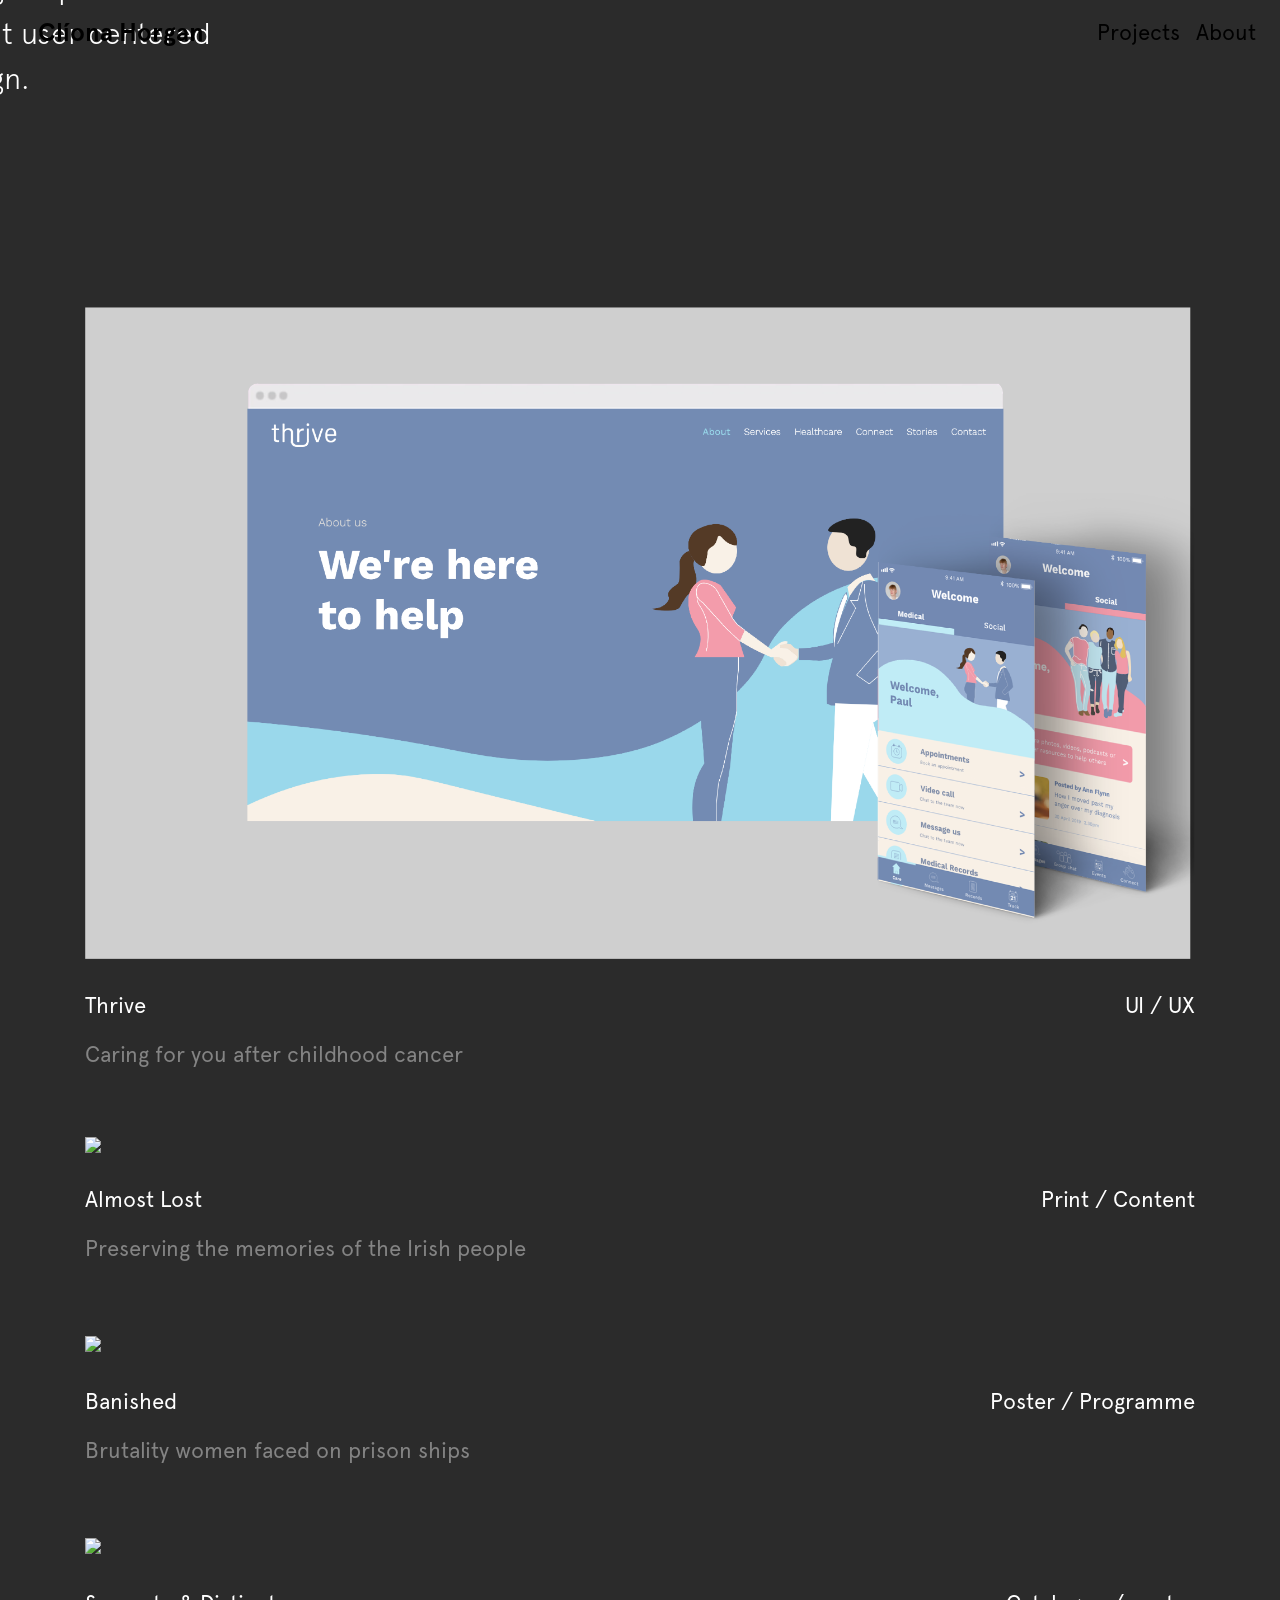
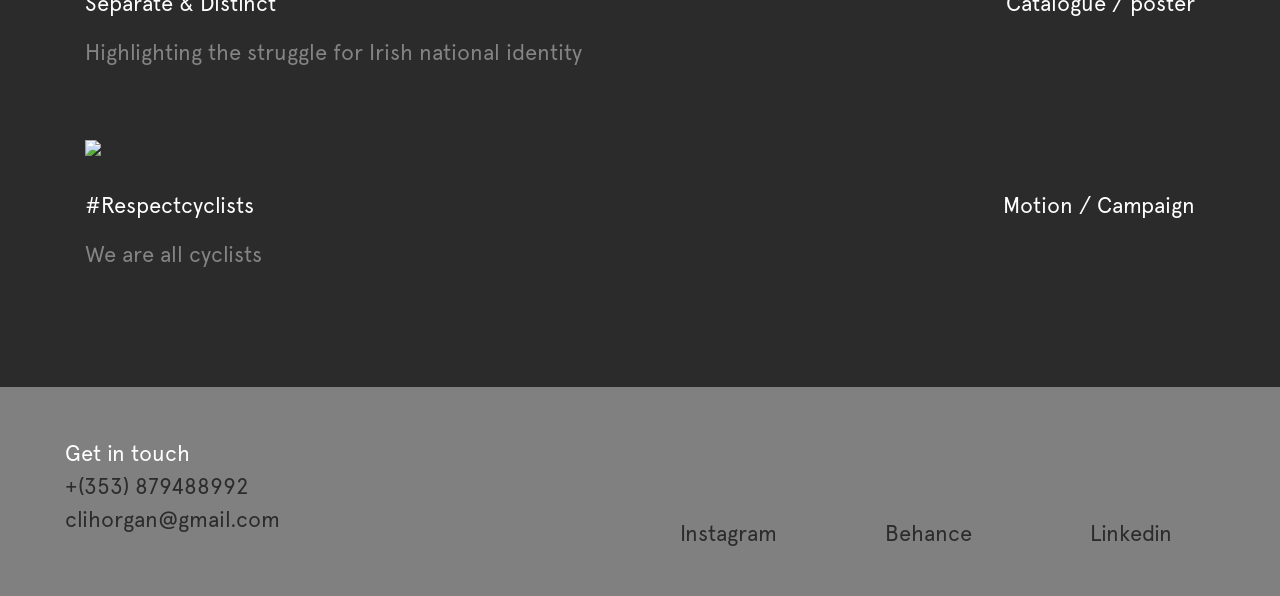
==== index.html @ b852f7f4 "newabout" ====
<!DOCTYPE html>
<html lang="en">
   <head>
      <meta charset="utf-8">
      <meta http-equiv="X-UA-Compatible" content="IE=edge">
      <meta name="viewport" content="width=device-width, initial-scale=1">
      <!-- The above 3 meta tags *must* come first in the head; any other head content must come *after* these tags -->
      <title>Clíona Horgan</title>
       
      <!-- Bootstrap -->
      <link href="css/bootstrap.css" rel="stylesheet">
      <link href="css/custom-example.css" rel="stylesheet">
        <link href="https://unpkg.com/aos@2.3.1/dist/aos.css" rel="stylesheet">
<!--    <link href="fonts/Apercu_Regular.otf">-->
     
      <!-- HTML5 shim and Respond.js for IE8 support of HTML5 elements and media queries -->
      <!-- WARNING: Respond.js doesn't work if you view the page via file:// -->
      <!--[if lt IE 9]>
      <script src="https://oss.maxcdn.com/html5shiv/3.7.3/html5shiv.min.js"></script>
      <script src="https://oss.maxcdn.com/respond/1.4.2/respond.min.js"></script>
      <![endif]-->
   </head>
   <body>
       
       <!--       open nav-->
       <div class="container">
         <nav class="navbar navbar-expand-lg navbar-light bg-light fixed-top">
        
            <a class="navbar-brand abc" href="index.html"> 
                Clíona Horgan
           </a>
        
        
<!--
            <button class="navbar-toggler" type="button" data-toggle="collapse" data-target="#navbarSupportedContent" aria-controls="navbarSupportedContent" aria-expanded="false" aria-label="Toggle navigation">
            <span class="navbar-toggler-icon"></span>
            </button>
             
-->
             <button class="navbar-toggler collapsed" type="button" data-toggle="collapse" data-target="#navbarSupportedContent" aria-controls="navbarsSupportedContent" aria-expanded="false" aria-label="Toggle navigation">
                 
	           <span class="icon-bar top-bar"></span>
	           <span class="icon-bar middle-bar"></span>
	           <span class="icon-bar bottom-bar"></span>				
            </button>
     
        

        
        <div class="collapse navbar-collapse" id="navbarSupportedContent">
            <ul class="navbar-nav ml-auto">
                
                
        
        
               
        
                <li class="nav-item">
                    <a class="nav-link abc" href="index.html">Projects</a>
        
                </li>
        
                <li class="nav-item">
                    <a class="nav-link abc" href="about.html">About </a>
        
                </li>
        
<!--
                <li class="nav-item">
                    <a class="nav-link abc" href="#contact">Contact</a>
        
                </li>
-->
        
                
        
       
            </ul>
        </div>
        
    
        </nav>
</div>
        
                        <!-- nav ends-->
       
<!--       <div class="wrapper">-->
       <!--    video top-->
       <div class="container-fluid">
           
           <div class="row">
            
            
           <!--Carousel Wrapper-->
<div id="video-carousel-example" class="carousel slide carousel-fade" data-ride="carousel">
  <!--Indicators-->
<!--
  <ol class="carousel-indicators">
    <li data-target="#video-carousel-example" data-slide-to="0" class="active"></li>
    <li data-target="#video-carousel-example" data-slide-to="1"></li>
    <li data-target="#video-carousel-example" data-slide-to="2"></li>
  </ol>
-->
    
<!--
      <video autoplay muted playsinline loop class="embed-                     responsive-item video">
                <source src="video/getting%20setup.mp4" type="video/mp4" >
                    </video>
-->
  <!--/.Indicators-->
  <!--Slides-->
  <div class="carousel-inner" role="listbox">
    <div class="carousel-item active">
      <video class="video-fluid embed-responsive-item" autoplay loop muted>
        <source src="video/Comp%204_1.mp4" type="video/mp4" />
      </video>
    </div>
      <div class="carousel-caption">
                                <p class="ontopvideo"><span class="black">Meaningful design solutions<br></span>
                A multidiscplinary designer passionate<br> 
                about user centered design.</p>
                            </div>
      
      <div class="carousel-item">
      <video class="video-fluid embed-responsive-item" autoplay loop muted>
        <source src="video/david%20cycling.mp4" type="video/mp4" />
      </video>
    </div>
      
       <div class="carousel-item">
      <video class="video-fluid embed-responsive-item" autoplay loop muted>
        <source src="video/webscroll.mp4" type="video/mp4" />
      </video>
    </div>
      
      <div class="carousel-item">
      <video class="video-fluid embed-responsive-item" autoplay loop muted>
        <source src="video/abstract.mp4" type="video/mp4" />
      </video>
    </div>
      
<!--
        <div class="carousel-item">
      <img class="d-block w-100" src="img/bordbia.jpg" alt="Third slide">
    </div>
-->
      
    
      
    
      
    
  </div>
  <!--/.Slides-->
  <!--Controls-->
<!--
  <a class="carousel-control-prev" href="#video-carousel-example" role="button" data-slide="prev">
    <span class="carousel-control-prev-icon" aria-hidden="true"></span>
    <span class="sr-only">Previous</span>
  </a>
  <a class="carousel-control-next" href="#video-carousel-example" role="button" data-slide="next">
    <span class="carousel-control-next-icon" aria-hidden="true"></span>
    <span class="sr-only">Next</span>
  </a>
-->
  <!--/.Controls-->
</div>
            </div>
                
<!--Carousel Wrapper-->
<!--
               <div id="carouselExampleSlidesOnly" class="carousel slide" data-ride="carousel">
  <div class="carousel-inner">
      <div class="carousel-item">
      <img class="d-block w-100" src="img/webcolour.svg" alt="First slide">
    </div>
      
    <div class="carousel-item active">
      <img class="d-block w-100" src="img/phoneblue.svg" alt="Second slide">
    </div>
    
    <div class="carousel-item">
      <img class="d-block w-100" src="img/yourbrother.svg" alt="Third slide">
    </div>
      
      <div class="carousel-item">
      <img class="d-block w-100" src="img/istdmain.jpg" alt="Fourth slide">
    </div>
      
  </div>
</div>
-->
               
<!--
             <p class="ontopvideo">
                <span class="black">Meaningful design solutions<br></span>
                A multidiscplinary designer passionate<br> 
                about user centered design.
                </p>
-->
        </div>
           
            
       
      
        
           </div>
       
       <div class="container">
           <a id ="project">
           <div class="row thrive">
           <div data-aos="fade-up" class="col-sm-12">
           <a href="thrive.html"><img src="img/thrivetry.svg"></a>
             </div>
            </div>
           </a>
           <div data-aos="fade-up" class="row">
            <p class="col-1 align">
            Thrive  
            </p>
            
            <p class="col-2 offset-9 under">
            UI / UX
            </p>
               
            
            </div>  
        <div data-aos="fade-up" class="row">
            
            <p class="col-12 grey"> Caring for you after childhood cancer</p>   
        </div>
      
           
           
        <div class="row padding">
            
           <div class="col-sm-12">
               
               <a href="almostlost.html"><img src="img/lost_correct-01.png" class="embed-responsive"></a>
           
            </div>
               
       </div>
           
        <div data-aos="fade-up" class="row">
            <p class="col-lg-2 col-3 align">
            Almost Lost  
            </p>
            
            <p class="col-lg-3 offset-lg-7 col-3 offset-6 under margin">
            Print / Content
            </p>
               
            
            </div> 
           
           
        <div data-aos="fade-up" class="row">
            
            <p class="col-12 grey"> Preserving the memories of the Irish people</p>   
        </div>
           
           
           
           
           
           
           
           
           
            <div class="row padding">
                <div data-aos="fade-up" class="col-sm-12">
                    <a href="banished.html">
                    <img src="img/banishedexportas_screen%20banished.png"></a>
                </div>
            </div>
           
           <div data-aos="fade-up" class="row">
                <p class="col-2 align">
                    Banished  
                </p>
            
                <p class="col-4 offset-6 under">
                    Poster / Programme
                </p>
               
            </div>  
           
        <div data-aos="fade-up" class="row">
            
            <p class="col-12 grey"> Brutality women faced on prison ships</p>   
            
        </div>
           
           
                 <div class="row padding">
                <div data-aos="fade-up" class="col-sm-12">
                    <a href="separate_final.html"><img src="img/separate&distinct-02.png"></a>
                </div>
            </div>
           
           <div data-aos="fade-up" class="row">
                <p class="col-3 align">
                    Separate &amp; Distinct 
                </p>
            
                <p class="col-4 offset-5 under">
                    Catalogue / poster
                </p>
               
            </div>  
           
        <div data-aos="fade-up" class="row">
            
            <p class="col-12 grey"> Highlighting the struggle for Irish national identity</p>   
            
        </div>
           
         <div class="row padding">
                <div data-aos="fade-up" class="col-sm-12">
                   <a href="cyclists.html"> <img src="img/cyclistsproject-01.png"></a>
                </div>
            </div>
           
           <div data-aos="fade-up" class="row">
                <p class="col-3 align">
                    #Respectcyclists 
                </p>
            
                <p class="col-4 offset-5 under">
                    Motion / Campaign
                </p>
               
            </div>  
           
        <div data-aos="fade-up" class="row">
            
            <p class="col-12 grey"> We are all cyclists</p>   
            
        </div>
      
           
           
    </div>
       
       <div class="container-fluid">
       <div class="row footer">
           
           <p class="col-3 touch">
            
           <span class="colour">Get in touch<br></span>
            +(353) 879488992<br>
            clihorgan@gmail.com 
           </p>
           
           <p class="col-1 offset-3  touch padding40">
           <a href="#">Instagram </a>
           </p>
           <p class="col-1 offset-1  touch padding40">
           <a href="https://www.behance.net/clihorgana034">Behance</a> 
           </p>
           
            <p class="col-1 offset-1  touch padding40">
           <a href="#">Linkedin</a>
           </p>
           
         
           
            
       
       </div>
      

       </div>


      
       
       
       
       
      <!-- stuff goes here
      <!-- jQuery (necessary for Bootstrap's JavaScript plugins) -->
        <script src="https://unpkg.com/aos@2.3.1/dist/aos.js"></script>
<!--       <script src="https://ajax.googleapis.com/ajax/libs/jquery/1.12.4/jquery.min.js"></script>-->
       
        
        <script src="https://code.jquery.com/jquery-3.2.1.slim.min.js" integrity="sha384-KJ3o2DKtIkvYIK3UENzmM7KCkRr/rE9/Qpg6aAZGJwFDMVNA/GpGFF93hXpG5KkN" crossorigin="anonymous"></script>
        
        <script src="https://cdnjs.cloudflare.com/ajax/libs/popper.js/1.12.9/umd/popper.min.js" integrity="sha384-ApNbgh9B+Y1QKtv3Rn7W3mgPxhU9K/ScQsAP7hUibX39j7fakFPskvXusvfa0b4Q" crossorigin="anonymous"></script>
        
        <script src="https://maxcdn.bootstrapcdn.com/bootstrap/4.0.0/js/bootstrap.min.js" integrity="sha384-JZR6Spejh4U02d8jOt6vLEHfe/JQGiRRSQQxSfFWpi1MquVdAyjUar5+76PVCmYl" crossorigin="anonymous"></script>
        
       
        
<!--
        <script src= "https://cdnjs.cloudflare.com/ajax/libs/rellax/1.9.1/rellax.min.js">
        </script>
-->
          <script>
    function openForm() {
    document.getElementById("myForm").style.display = "block";
    }

    function closeForm() {
    document.getElementById("myForm").style.display = "none";
    }
        </script>
        
           
        <script>AOS.init({
            duration: 1200,
            })</script>
            
                
            <script>         
        AOS.init();
            </script>
    <script>
    
    $(window).scroll(function(){
    $('nav').toggleClass('scrolled', $(this).scrollTop() >150);
    });
        
    </script> 
        
        
    <script>
        
    $(window).scroll(function(){
    if ( $(this).scrollTop() > 150){
    $ ('.abc') .addClass ('ncol'); 
    } else{
    $ ('.abc') .removeClass('ncol');
    }
    });
      
    </script>
        
 
   </body>
</html>
---- css/custom-example.css ----
/*
Custom CSS
*/



@font-face 
{
font-family: 'Apercu_Regular.otf';
font-style: normal;
font-weight: 100;
src: url('../fonts/Apercu_Regular.otf'); 
}

@font-face 
{
font-family: 'Apercu Bold.otf';
font-style: normal;
font-weight: 100;
src: url('../fonts/Apercu Bold.otf'); 
}

@font-face 
{
font-family: 'Apercu Light.otf';
font-style: normal;
font-weight: 100;
src: url('../fonts/Apercu Light.otf'); 
}



/*
@font-face 
{
font-family: 'Oscine_Trial_Rg.ttf';
font-style: normal;
font-weight: 100;
src: url('fonts/Oscine_Trial_Rg.ttf'); 
}
@font-face 
{
font-family: 'Oscine_Trial_Bd.ttf';
font-style: normal;
font-weight: 100;
src: url('fonts/Oscine_Trial_Bd.ttf'); 
}
*/

.bg-light{
    transition: 200ms ease;
    background: transparent !important;
}

.bg-light.scrolled{
    background: #2b2b2b !important;
}

.navbar-brand {
    margin-left: 22px;
    font-size: 25px;
    font-family: 'Apercu Bold.otf';
    color:#f16374!important;
}
.abc.ncol{
    color: white!important;
}

.abc{
    color: black!important;
}
.image{
    width: 200px;
    margin-top: -100px;
}
.active{
    color: black!important;
    font-weight:600!important;
}

.explanation{
    text-align: center;
    padding-top: 20px;
}




.height{
/*    height: 821px;*/
}


.text{
    padding-top: 20px;
}

a:link.nav-link.abc{
    font-family:'Apercu_Regular.otf';
    font-size: 22px;
/*    margin-right: 10px;*/
    font-weight: 300;
}



a:visited .nav-link.abc{
    font-family:'Apercu_Regular.otf';
    font-size: 18px;
/*    margin-right: 10px;*/
    font-weight: 300;
    color: #95d8ed!important;
}

a:hover.nav-link.abc{
    color: black!important;
    text-decoration: none !important;
}

a:active.nav-link.abc{
    color:#95d8ed!important;
    text-decoration: none !important;
}


video {
  width: 100%;
  height: auto;
}

.abc path {
    fill: white;
}
.abc.ncol path{
    fill: #828eac;
}

.media_block_cat{
    width: 100%;
    height: 100%;
}
.media_block_video{
    width: 100%;
    height: 90%;
    padding-bottom: 90px;
}

.background{
    background-color: #9ed8eb;
    height: 950px;
    width:1540px;
    
}


.navbar-expand-md .navbar-nav .nav-link{
 
}

.icon-bar {
	width: 22px; 
	height: 2px;
	background-color: #B6B6B6;
	display: block;
	transition: all 0.2s;
	margin-top: 4px
}
 
.navbar-toggler {
  border: none;
  background: transparent !important;
}

.navbar-toggler .top-bar {
  transform: rotate(45deg);
  transform-origin: 10% 10%;
}
 
.navbar-toggler .middle-bar {
  opacity: 0;
}
 
.navbar-toggler .bottom-bar {
  transform: rotate(-45deg);
  transform-origin: 10% 90%;
}
 
.navbar-toggler.collapsed .top-bar {
  transform: rotate(0);
}
 
.navbar-toggler.collapsed .middle-bar {
  opacity: 1;
}
 
.navbar-toggler.collapsed .bottom-bar {
  transform: rotate(0);
}
/*
 html,body {
       padding:0;
     margin:0;}
*/
/*
.scroll{
    position: fixed;
    z-index: -99;
     height:100%;
        width:100%;
}
.wrapper{
      position:absolute;
        height:100%;
        width:100%;
    
}
.scrollover{
height: 3600px; 
  overflow-y: scroll;
    background-color: #f1f2eb; !important;
    position:relative;
        height:100%;
        width:100%;
    margin-top:100%;
    min-height:100%;
}
*/
/*
.container{
  position: relative;
  width: 100%
}
.container video{
  position: absolute;
  left: 50%;
  top: 50%;
  transform: translate(-50%,-50%);                            
}
*/
.scrollover{
    padding-top: 100px;
}
.logo{
   color:#f16374; 
}
.red{
    color: #d6232b;
     margin-top: 30px;
}
.separate{
    font-family: 'Apercu_Regular.otf';
    font-size: 110px;
    line-height: 128px;
    margin-top: 100px;
    color: #99d4c0;
}


.projectname{
    font-family:  'Apercu Bold.otf';
    font-size: 110px;
    line-height: 128px;
    color: white;
    
}
video{
width:100%
}
.subheading{
     font-family: 'Apercu_Regular.otf';
    font-size: 32px;
    color: #848484;
}

.undervideo{
    padding-top: 100px;
    
}
.soon{
   color: #99d4c0; 
}
.lost{
    font-family: 'Apercu_Regular.otf';
    font-size: 110px;
    line-height: 128px;
    margin-top: 100px;
    color: #32c3e2;
}

.cyclists{
    font-family: 'Apercu_Regular.otf';
    font-size: 110px;
    line-height: 128px;
    margin-top: 100px;
    color: #d6232b;
}
.intro{
    font-family: 'Spectral';
    font-size: 20px;
    font-weight: 30px;
    margin-top: 187px;
}
.checktwo{
    background-color: bisque;
}
.check{
/*    background-color: aqua;*/
}
.changecolour{
    color: #98d4bf;
    margin-top: 30px;
    
}

.changecolour2{
    color: #d6232b;
    margin-top: 30px;
    
}

 .video{
width: 100%    !important;
  height:100% !important;
  position: relative;
    

}

.changecolour3{
    color: #32c3e2;
    margin-top: 40px;
    margin-bottom: 100px;
    
}
.descrip{
    margin-top: -15px;
}
.gif{
    margin-top: 20px;
}



*/

video embed {
/*
  width: 100%    !important;
  height: auto   !important;
*/
}
.thevideo{
/*    width: 195px;*/
}


/*
.navbar{
    background-color: #f1f2eb !important;
   
}
*/

/*
.navbar .navbar-brand{
    color: black;
    font-size: 30px;
    margin-left: 153px;
}
*/

/*
.navbar .navbar-brand:hover{
   color:#f16374;
}
*/




.navbar .navbar-nav .nav-item .nav-link{
    color: black;
    font-size: 22px;
    font-family: 'Apercu_Regular.otf';
/*    margin-right: 30px;*/
    
}
.projectdescription{
 margin-top: -156px;
}

.blue{
/*    background-color: blue;*/
}
.red {
/*    background-color: red;*/
}
.padding-20px{
    margin-top: 20px;
}
.navbar .navbar-nav .nav-item .nav-link:hover{
    color:#f16374;
   font-family: 'Apercu_Regular.otf'!important;
}
body{
    font-family: 'Apercu_Regular.otf'!important;
    background-color: #2b2b2b;
/*    background-color: #f1f2eb;*/
}

.under{
    font-family: 'Apercu_Regular.otf';
    font-size: 22px;
    color: white;
    margin-top: 30px;
    text-align-last: right;
}

.touch{
   font-family: 'Apercu_Regular.otf';
    font-size: 22px;
    color: #2b2b2b; 
}

.align{
    font-family: 'Apercu_Regular.otf';
    font-size: 22px;
    color: white;
    margin-top: 30px;
    text-align-last: left;
    
}

.margin{
    padding-left: 20px;
}

.thrive{
    margin-top: 150px;
}

.padding{
    margin-top: 50px;
}
.grey{
    color: #848484;
    font-family: 'Apercu_Regular.otf';
    font-size: 22px;
}
.ontopvideo{
/*    position: absolute;*/
    font-size: 30px;
    font-family: 'Apercu Light.otf';
    margin-left: -110px;
    
    color: white;
    text-align: left
}

.black{
    color: black;
    font-family: 'Apercu Bold.otf';
}

.navbar-toggler .navbar-toggler-icon{
    background-image: url(../img/hamburger2.svg); !important;
    border: none;
}
.navbar-toggler {
    background-color: #f1f2eb;
}

.photo{
    background-image: url(../img/DAD%20IMAGE.png);
    background-repeat: no-repeat;
    background-position: center;
     height: 300px;
}
.photo:hover{
    background-image: url(../video/dad_1.gif);
    background-repeat: no-repeat;
    background-position: center;
    height: 300px;
}

.photoone{
    background-image: url(../img/NEWCYCLING.png);
    background-repeat: no-repeat;
    background-position: center;
     height: 300px;
    width: 100%;
        position: relative;
    
    
    
/*
    display: block;
    text-indent:-9999px;
*/
    
    
}


.photoone:hover{
    background-image: url(../video/newcylcing.gif);
    background-repeat: no-repeat;
    background-position: center;
    height: 300px;
}

.photothree{
    background-image: url(../img/comerfords.png);
    background-repeat: no-repeat;
    background-position: center;
     height: 300px;
}
.photothree:hover{
    background-image: url(../video/comerfords.gif);
    background-repeat: no-repeat;
    background-position: center;
    height: 300px;
}
.photofour{
    background-image: url(../img/gradshow_00000.png);
    background-repeat: no-repeat;
    background-position: center;
     height: 300px;
}

.photofour:hover{
    background-image: url(../video/gradshow_00000.gif);
    background-repeat: no-repeat;
    background-position: center;
    height: 300px;}

.about{
    font-family: 'Spectral';
    font-size: 20px;
    line-height: 30px;
    
}
.underphoto{
    font-family: 'Spectral';
    font-size: 16px;
    color: black;
    margin-top: 10px;
}

.bold{
    font-family: 'Spectral:700', serif, ;
    font-size: 16px;
    font-weight: 700;
    color: #58595b;
    margin-top: 10px
}
.movetwo{
    margin-top: 90px;
/*    margin-bottom: 20px;*/
}

.padding40{
padding-top: 80px;}

.movethree{
    margin-top: 50px;
}
.project{
    font-family: 'Oscine_Trial_XBd.ttf';
    font-size: 40px;
    line-height: 45px;
    margin-left: -14px;
    color: #f16374;
    margin-bottom: 50px;
    margin-top: 50px;
    text-align: left;}

.childhood{
    font-family: 'Oscine_Trial_XBd.ttf';
    font-size: 40px;
    line-height: 45px;
    margin-left: -14px;
    color: #f16374;}
/*
    margin-bottom: 30px;
    margin-top: 50px;
*/
    text-align: left;}

.padding-40px{
    margin-top: 80px;
}

.aboutpart{
    padding-top: 50px;
}
.padding-50px{
   margin-top: 70px;
}

.smaller{
    
}

.footer{
    padding-left: 50px;
    margin-top: 100px;
    padding-top: 50px;
    padding-bottom: 30px;
/*    padding-bottom: 50px;*/
    background-color: #808080;
}

.footertwo{
    background-color: #808080; 
}




a:hover.heading{
    color: #95d8ed;
    text-decoration: none;
}


.bodycopy{
    font-family: 'Apercu_Regular.otf';
    font-size: 22px;
    line-height: 32px;
    color: white;
    
}
.footertext{
    font-family: 'Spectral';
    font-size: 20px;
    line-height: 30px;

}

.headingproject{
     font-family: 'Oscine_Trial_XBd.ttf';
    font-size: 40px;
    line-height: 50px;
    color: #99d4c0;
    margin-top: 50px;
  
}
.cover{margin-top: -445px;
}
.logo{
    margin-top: 45px;
}
.minibook{
    margin-top: 20px;
}
.book{
    margin-top: 20px;
}
.projectexplain{
    margin-top: 50px;
}
.allspreads{
    margin-top: 20px;
    background-color: black;
    
/*    margin-left: -43px;*/
/*    margin-left: -167px;*/
}
.description{
    font-family: 'Spectral';
    font-size: 16px;
    color: #58595b;
/*    margin: 40px;*/
}
.green{
    color: #99d4c0;
    margin-top: 50px;
    margin-bottom: 70px;
}
.posteruno{
    margin-top: 30px;
}

.texttwo{
    padding-bottom: 30px;
}

.nextproject{
    padding-left:  63px;
    text-align: right;
}

.descrip{
    margin-top: 40px;
}
.quote{
font-family: 'Spectral';
    font-size: 20px;
    text-align: left;
    line-height: 30px;
    color: black;
   padding-bottom: 40px;
   
    
    
/*    margin-bottom: 50px;*/
}
.quotetwo{
    font-family: 'Spectral';
    font-size: 16px;
   
    text-align: left;
    color: black;
/*    margin: -10px;*/
  
    
    
/*    margin-bottom: 50px;*/
}
.paddingdad{
    margin-top: -20px;
}

.paddingtop-18
{
    margin-top: -16px;
}

.colour{
    color: white;
}

.move{
    margin-top: 40px;
    margin-bottom: 70px;
}
.posters{
    margin-top: 20px;
}
img{
width: 100%;
    height:auto;
}






/*    margin-top: 100px;*/



.colour{
/*    background-color: #f1f2eb;*/
/*    height: 650px;*/
}


/*.container { position:relative; }*/
.container video {
/*    position:relative;*/
/*    z-index:0;*/
}

.heading{
    margin-bottom: 20px;
    margin-top: 15px;
    font-size: 40px;
    line-height: 50px;
}
.closeup{
    margin-top: 30px;
}
.over{
/*
    position: relative;
    text-align: center;
*/
}

.newspaper{
    margin-top: 20px;
}
.overlay {
    position:absolute;
    margin-top: 380px;
    top:0;
    left:0;
/*    z-index:1;*/
    color: white;
    margin-left: 280px;
    font-family: "Oscine_Trial_XBd.ttf";
    font-size: 120px;
    line-height: 128px;
    text-align: left;
    margin-top: 220px;
   
}

.ontopvideo {
/*    position:absolute;*/
/*    margin-top: 230px;*/
/*
    top:0;
    left:0;
    z-index:1;
    color: white;
    margin-left: 280px;
    font-family: "Oscine_Trial_XBd.ttf";
    font-size: 120px;
    line-height: 128px;
    text-align: left;
*/
/*    margin-top: 220px;*/
   
}
.ontopvideo{
    padding-top: 110px;
}

.design{
    font-family: "Apercu_Regular.otf";
    font-size: 120px;
    line-height: 128px;
    text-align: center;
    color:#f16374;
}

.overlaythree{
     position:absolute;
/*    margin-top: 1030px;*/
    top:0;
    left:0;
/*    z-index:1;*/
    color: white;
    margin-left:840px;

    font-family: 'Spectral';
    font-size: 20px;
    line-height: 30px;
   
    text-align: left;
    margin-top: 378px;
    
}

a{
    color: #2b2b2b;
}



a:hover{
    color: white;
    text-decoration: none;
}


.bottomnav{
    margin-top: 30px;
    margin-bottom: 30px;
}

.linkcolor a:link{
    color: aqua;
}












.top{
    width: 100% !important;
  height: 100%!important;
  position: relative;

}

/* 
# Responsive breakpoints
# https://getbootstrap.com/docs/4.0/layout/overview/#responsive-breakpoints
Extra small   <576px  	.col-
Small         ≥576px    .col-sm-
Medium        ≥768px    .col-md-
Large         ≥992px    .col-lg-
Extra large   ≥1200px   .col-xl-
*/

/* Apply these rules if the screen width is LESS than 576px */

/*
@media(max-width:576px){
  div[class^="col"]{
    border-style: solid;
    border-color:black;
  }
}
*/

/* Apply these rules if the screen width is GREATER than 576px */





@media only screen and (max-width:576px)
{ 
    
/*
    .navbar-brand{
        font-size:18px;
        }
*/
    
    .ontopvideo{

/*       margin-top: 135px;*/
        font-size: 14px;
    }
    
    .thrive{
        margin-top: 25px;}
    
    .grey{
        font-size: 18px;
    }
    
    .under{
        font-size: 18px;
        text-align: right;
    }
    
    .padding{
        margin-top: 20px;
    }
    
    .align{
        font-size: 18px;
    }
    
    .margin{
        padding-left: 0px;
    }
}
}

@media only screen and (max-width:768px){
    
/*
    .navbar-brand{
        font-size:18px;
        }
*/
    
    .ontopvideo{

        margin-top: 95px;
        font-size: 18px;
    }
}



/* Apply these rules if the screen width is GREATER than 768px */

/*
@media (min-width: 768px) {
  div[class^="col"]{
    border-style: solid;
    border-color:blue;
  }

*/

/* Apply these rules if the screen width is GREATER than 992px */
/*

@media (min-width: 992px) {
  div[class^="col"]{
    border-style: solid;
    border-color:yellow;
  }
}
*/

/* Apply these rules if the screen width is GREATER than 1200px */
/*

@media (min-width: 1200px) {
  div[class^="col"]{
    border-style: solid;
    border-color:red;
  }
}*/
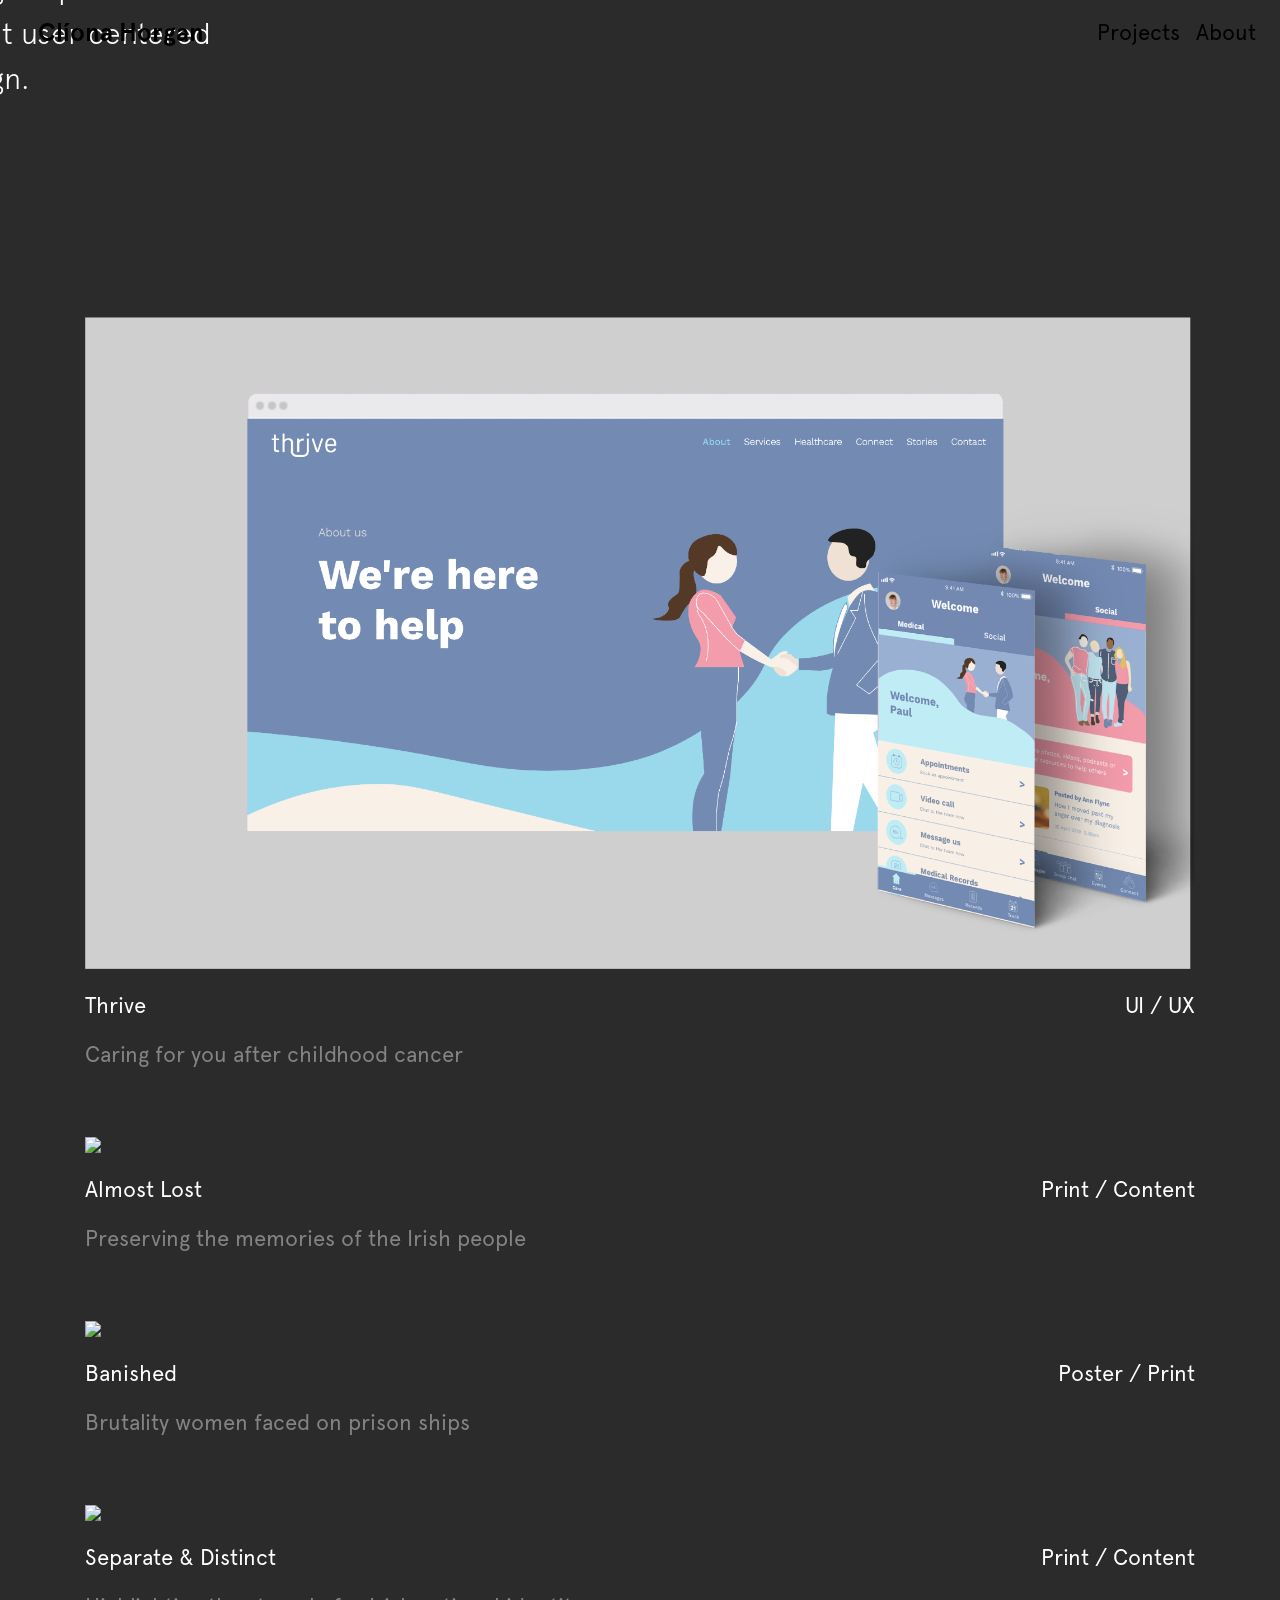
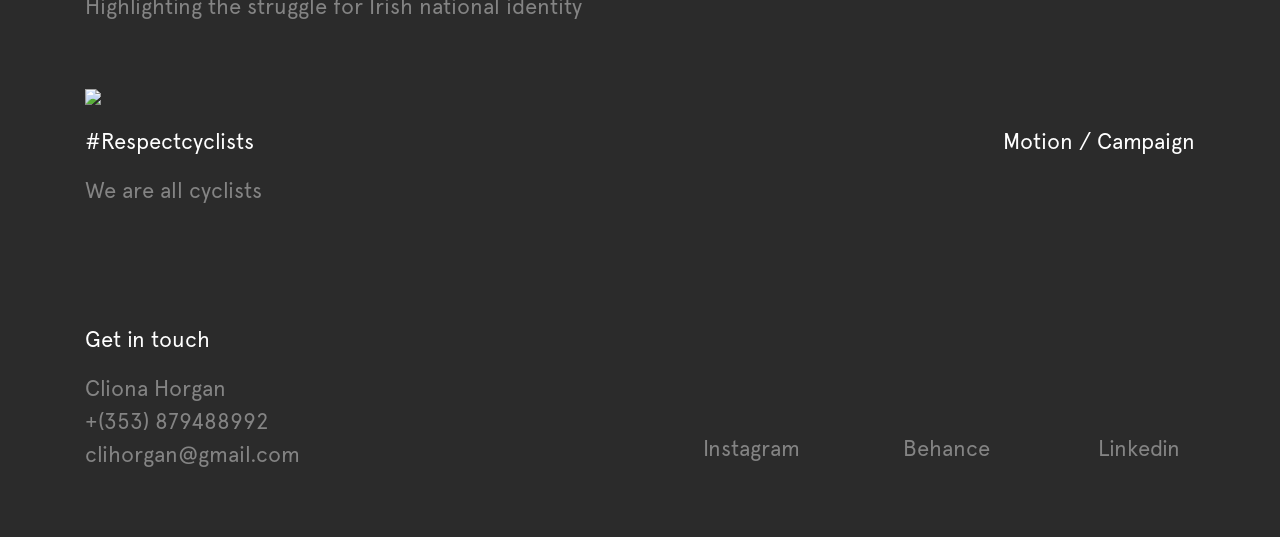
==== commit 53dc697a: "allpagesmobile" ====
--- a/index.html
+++ b/index.html
@@ -23,38 +23,17 @@
    <body>
        
        <!--       open nav-->
-       <div class="container">
+    <div class="container">
+        
          <nav class="navbar navbar-expand-lg navbar-light bg-light fixed-top">
         
             <a class="navbar-brand abc" href="index.html"> 
-                Clíona Horgan
-           </a>
-        
-        
-<!--
-            <button class="navbar-toggler" type="button" data-toggle="collapse" data-target="#navbarSupportedContent" aria-controls="navbarSupportedContent" aria-expanded="false" aria-label="Toggle navigation">
-            <span class="navbar-toggler-icon"></span>
-            </button>
-             
--->
-             <button class="navbar-toggler collapsed" type="button" data-toggle="collapse" data-target="#navbarSupportedContent" aria-controls="navbarsSupportedContent" aria-expanded="false" aria-label="Toggle navigation">
-                 
-	           <span class="icon-bar top-bar"></span>
-	           <span class="icon-bar middle-bar"></span>
-	           <span class="icon-bar bottom-bar"></span>				
-            </button>
-     
-        
-
-        
-        <div class="collapse navbar-collapse" id="navbarSupportedContent">
-            <ul class="navbar-nav ml-auto">
+                Clíona <span class="surname">Horgan</span>
+            </a>
+        
+            
+             <ul class="navbar-nav ml-auto">
                 
-                
-        
-        
-               
-        
                 <li class="nav-item">
                     <a class="nav-link abc" href="index.html">Projects</a>
         
@@ -64,21 +43,9 @@
                     <a class="nav-link abc" href="about.html">About </a>
         
                 </li>
-        
-<!--
-                <li class="nav-item">
-                    <a class="nav-link abc" href="#contact">Contact</a>
-        
-                </li>
--->
-        
-                
-        
-       
+                 
             </ul>
-        </div>
-        
-    
+     
         </nav>
 </div>
         
@@ -88,38 +55,24 @@
        <!--    video top-->
        <div class="container-fluid">
            
-           <div class="row">
-            
-            
-           <!--Carousel Wrapper-->
-<div id="video-carousel-example" class="carousel slide carousel-fade" data-ride="carousel">
-  <!--Indicators-->
-<!--
-  <ol class="carousel-indicators">
-    <li data-target="#video-carousel-example" data-slide-to="0" class="active"></li>
-    <li data-target="#video-carousel-example" data-slide-to="1"></li>
-    <li data-target="#video-carousel-example" data-slide-to="2"></li>
-  </ol>
--->
-    
-<!--
-      <video autoplay muted playsinline loop class="embed-                     responsive-item video">
-                <source src="video/getting%20setup.mp4" type="video/mp4" >
-                    </video>
--->
-  <!--/.Indicators-->
+           <div class="row hide">
+               
+            <div id="video-carousel-example" class="carousel slide carousel-fade" data-ride="carousel">
+
+  
   <!--Slides-->
-  <div class="carousel-inner" role="listbox">
-    <div class="carousel-item active">
-      <video class="video-fluid embed-responsive-item" autoplay loop muted>
-        <source src="video/Comp%204_1.mp4" type="video/mp4" />
-      </video>
-    </div>
-      <div class="carousel-caption">
-                                <p class="ontopvideo"><span class="black">Meaningful design solutions<br></span>
+            <div class="carousel-inner" role="listbox">
+                <div class="carousel-item active">
+                        <video class="video-fluid embed-responsive-item" autoplay loop muted>
+                    <source src="video/Comp%204_1.mp4" type="video/mp4" />
+                        </video>
+    </div>
+                
+            <div class="carousel-caption">
+                <p class="ontopvideo"><span class="black">Meaningful design solutions<br></span>
                 A multidiscplinary designer passionate<br> 
                 about user centered design.</p>
-                            </div>
+            </div>
       
       <div class="carousel-item">
       <video class="video-fluid embed-responsive-item" autoplay loop muted>
@@ -139,266 +92,190 @@
       </video>
     </div>
       
+
+    </div>
+
+    </div>
+            
+            
+    </div>
+
+       </div>
+       
+       
+        
+            
+       
+       
+           
+
+       
+       <div class="container">
+           
+           <div class="row space30">
+           <div class="col-12">
+              <a href="thrive.html"><img width="100%" class="padding20"src="img/thrivetry.svg"></a> 
+               
+            </div>
+           
+           </div>
+           
+           <div class="row text">
+           <p class="col-1 bodycopy">
+               Thrive
+            </p>
+               
+            <p class="col-sm-2 offset-sm-9 col-4 offset-6 align bodycopy">
+                UI / UX   
+            </p>
+               
+            <p class="col-12 bodycopy grey descrip">Caring for you after childhood cancer</p>
+           </div>
+           
+           <div class="row lost">
+            <div class="col-12">
+            <a href="almostlost.html"><img width="100%"src="img/lost_correct-01.png" class="embed-responsive"></a>
+            </div>
+           </div>
+           
+            <div class="row text">
+           <p class="col-sm-2 col-5 bodycopy">
+               Almost Lost
+            </p>
+               
+            <p class="col-sm-4 offset-sm-6 col-5 offset-1 bodycopy align">
+                Print / Content   
+            </p>
+               
+            <p class="col-12 bodycopy grey descrip">Preserving the memories of the Irish people</p>
+           </div>
+           
+           
+           
+            <div class="row lost">
+            <div class="col-12">
+            <a href="banished.html"><img width="100%"src="img/banishedexportas_screen%20banished.png" class="embed-responsive"></a>
+            </div>
+           </div>
+           
+            <div class="row text">
+           <p class="col-sm-1 col-5 bodycopy">
+               Banished
+            </p>
+               
+            <p class="col-sm-4 offset-sm-7 col-5 offset-1 bodycopy align">
+                Poster / Print   
+            </p>
+               
+            <p class="col-12 bodycopy grey descrip">Brutality women faced on prison ships</p>
+           </div>
+           
+           
+             <div class="row lost">
+            <div class="col-12">
+            <a href="separate_final.html"><img width="100%"src="img/separate&distinct-02.png" class="embed-responsive"></a>
+            </div>
+           </div>
+           
+            <div class="row text">
+           <p class="col-sm-3 col-7 bodycopy">
+               Separate &amp; Distinct 
+            </p>
+               
+            <p class="col-sm-3 offset-sm-6 col-5 offset-1 bodycopy align">
+                Print / Content   
+            </p>
+               
+            <p class="col-12 bodycopy grey descrip"> Highlighting the struggle for Irish national identity</p>
+           </div>
+           
+               <div class="row lost">
+            <div class="col-12">
+            <a href="cyclists.html"><img width="100%"src="img/cyclistsproject-01.png" class="embed-responsive"></a>
+            </div>
+           </div>
+           
+            <div class="row text">
+           <p class="col-sm-1 col-7 bodycopy">
+               #Respectcyclists 
+            </p>
+               
+            <p class="col-sm-3 offset-sm-8 col-5 offset-1 bodycopy align">
+                Motion / Campaign   
+            </p>
+               
+            <p class="col-12 bodycopy grey descrip"> We are all cyclists</p>
+           </div>
+             
+           </div>
+       
+       
+       <div class="container space80">
+            <div class="row padding40">
+           
+            <p class="col-6 bodycopy white ">Get in touch</p>
+           
+         
+           </div>
+           
+           
+           
+       
+       
+           <div class="row footer">
+           <p class="bodycopy col-sm-3 col-7  grey">
+               Cliona Horgan<br>
+               +(353) 879488992<br>
+               clihorgan@gmail.com</p>
+               
+            <p class="col-sm-2 offset-sm-3 col-7 bodycopy grey links space40">
+               
+                <a class="col-7"href="#">Instagram</a>
+               
+            </p>
+               
+            <p class="col-sm-2 col-7 bodycopy grey links space40">
+               
+                <a class="col-7 bottom10" href="#">Behance</a>
+               
+            </p>
+               
+              <p class="col-sm-2 col-7 bodycopy grey links space40">
+               
+               <a class="col-7"href="#">Linkedin</a>
+               
+            </p>
+           
+           </div>
+           </div>
 <!--
-        <div class="carousel-item">
-      <img class="d-block w-100" src="img/bordbia.jpg" alt="Third slide">
-    </div>
+              <div class="row padding10">
+           <p class="bodycopy col-sm-4 offset-sm-5 col-4 grey">
+               Behance
+                Instagram
+               Linkedin</p>
+           
+           </div>
 -->
-      
-    
-      
-    
-      
-    
-  </div>
-  <!--/.Slides-->
-  <!--Controls-->
-<!--
-  <a class="carousel-control-prev" href="#video-carousel-example" role="button" data-slide="prev">
-    <span class="carousel-control-prev-icon" aria-hidden="true"></span>
-    <span class="sr-only">Previous</span>
-  </a>
-  <a class="carousel-control-next" href="#video-carousel-example" role="button" data-slide="next">
-    <span class="carousel-control-next-icon" aria-hidden="true"></span>
-    <span class="sr-only">Next</span>
-  </a>
--->
-  <!--/.Controls-->
-</div>
-            </div>
-                
-<!--Carousel Wrapper-->
-<!--
-               <div id="carouselExampleSlidesOnly" class="carousel slide" data-ride="carousel">
-  <div class="carousel-inner">
-      <div class="carousel-item">
-      <img class="d-block w-100" src="img/webcolour.svg" alt="First slide">
-    </div>
-      
-    <div class="carousel-item active">
-      <img class="d-block w-100" src="img/phoneblue.svg" alt="Second slide">
-    </div>
-    
-    <div class="carousel-item">
-      <img class="d-block w-100" src="img/yourbrother.svg" alt="Third slide">
-    </div>
-      
-      <div class="carousel-item">
-      <img class="d-block w-100" src="img/istdmain.jpg" alt="Fourth slide">
-    </div>
-      
-  </div>
-</div>
--->
-               
-<!--
-             <p class="ontopvideo">
-                <span class="black">Meaningful design solutions<br></span>
-                A multidiscplinary designer passionate<br> 
-                about user centered design.
-                </p>
--->
-        </div>
-           
-            
-       
-      
-        
-           </div>
-       
-       <div class="container">
-           <a id ="project">
-           <div class="row thrive">
-           <div data-aos="fade-up" class="col-sm-12">
-           <a href="thrive.html"><img src="img/thrivetry.svg"></a>
-             </div>
-            </div>
-           </a>
-           <div data-aos="fade-up" class="row">
-            <p class="col-1 align">
-            Thrive  
-            </p>
-            
-            <p class="col-2 offset-9 under">
-            UI / UX
-            </p>
-               
-            
-            </div>  
-        <div data-aos="fade-up" class="row">
-            
-            <p class="col-12 grey"> Caring for you after childhood cancer</p>   
-        </div>
-      
-           
-           
-        <div class="row padding">
-            
-           <div class="col-sm-12">
-               
-               <a href="almostlost.html"><img src="img/lost_correct-01.png" class="embed-responsive"></a>
-           
-            </div>
-               
-       </div>
-           
-        <div data-aos="fade-up" class="row">
-            <p class="col-lg-2 col-3 align">
-            Almost Lost  
-            </p>
-            
-            <p class="col-lg-3 offset-lg-7 col-3 offset-6 under margin">
-            Print / Content
-            </p>
-               
-            
-            </div> 
-           
-           
-        <div data-aos="fade-up" class="row">
-            
-            <p class="col-12 grey"> Preserving the memories of the Irish people</p>   
-        </div>
-           
-           
-           
-           
-           
-           
-           
-           
-           
-            <div class="row padding">
-                <div data-aos="fade-up" class="col-sm-12">
-                    <a href="banished.html">
-                    <img src="img/banishedexportas_screen%20banished.png"></a>
-                </div>
-            </div>
-           
-           <div data-aos="fade-up" class="row">
-                <p class="col-2 align">
-                    Banished  
-                </p>
-            
-                <p class="col-4 offset-6 under">
-                    Poster / Programme
-                </p>
-               
-            </div>  
-           
-        <div data-aos="fade-up" class="row">
-            
-            <p class="col-12 grey"> Brutality women faced on prison ships</p>   
-            
-        </div>
-           
-           
-                 <div class="row padding">
-                <div data-aos="fade-up" class="col-sm-12">
-                    <a href="separate_final.html"><img src="img/separate&distinct-02.png"></a>
-                </div>
-            </div>
-           
-           <div data-aos="fade-up" class="row">
-                <p class="col-3 align">
-                    Separate &amp; Distinct 
-                </p>
-            
-                <p class="col-4 offset-5 under">
-                    Catalogue / poster
-                </p>
-               
-            </div>  
-           
-        <div data-aos="fade-up" class="row">
-            
-            <p class="col-12 grey"> Highlighting the struggle for Irish national identity</p>   
-            
-        </div>
-           
-         <div class="row padding">
-                <div data-aos="fade-up" class="col-sm-12">
-                   <a href="cyclists.html"> <img src="img/cyclistsproject-01.png"></a>
-                </div>
-            </div>
-           
-           <div data-aos="fade-up" class="row">
-                <p class="col-3 align">
-                    #Respectcyclists 
-                </p>
-            
-                <p class="col-4 offset-5 under">
-                    Motion / Campaign
-                </p>
-               
-            </div>  
-           
-        <div data-aos="fade-up" class="row">
-            
-            <p class="col-12 grey"> We are all cyclists</p>   
-            
-        </div>
-      
-           
-           
-    </div>
-       
-       <div class="container-fluid">
-       <div class="row footer">
-           
-           <p class="col-3 touch">
-            
-           <span class="colour">Get in touch<br></span>
-            +(353) 879488992<br>
-            clihorgan@gmail.com 
-           </p>
-           
-           <p class="col-1 offset-3  touch padding40">
-           <a href="#">Instagram </a>
-           </p>
-           <p class="col-1 offset-1  touch padding40">
-           <a href="https://www.behance.net/clihorgana034">Behance</a> 
-           </p>
-           
-            <p class="col-1 offset-1  touch padding40">
-           <a href="#">Linkedin</a>
-           </p>
-           
-         
-           
-            
-       
-       </div>
-      
-
-       </div>
-
-
-      
-       
-       
-       
-       
-      <!-- stuff goes here
-      <!-- jQuery (necessary for Bootstrap's JavaScript plugins) -->
+       
+       
+       
+       
+       
+       
+       
+       
+       
         <script src="https://unpkg.com/aos@2.3.1/dist/aos.js"></script>
-<!--       <script src="https://ajax.googleapis.com/ajax/libs/jquery/1.12.4/jquery.min.js"></script>-->
-       
         
         <script src="https://code.jquery.com/jquery-3.2.1.slim.min.js" integrity="sha384-KJ3o2DKtIkvYIK3UENzmM7KCkRr/rE9/Qpg6aAZGJwFDMVNA/GpGFF93hXpG5KkN" crossorigin="anonymous"></script>
         
         <script src="https://cdnjs.cloudflare.com/ajax/libs/popper.js/1.12.9/umd/popper.min.js" integrity="sha384-ApNbgh9B+Y1QKtv3Rn7W3mgPxhU9K/ScQsAP7hUibX39j7fakFPskvXusvfa0b4Q" crossorigin="anonymous"></script>
         
         <script src="https://maxcdn.bootstrapcdn.com/bootstrap/4.0.0/js/bootstrap.min.js" integrity="sha384-JZR6Spejh4U02d8jOt6vLEHfe/JQGiRRSQQxSfFWpi1MquVdAyjUar5+76PVCmYl" crossorigin="anonymous"></script>
-        
-       
-        
-<!--
-        <script src= "https://cdnjs.cloudflare.com/ajax/libs/rellax/1.9.1/rellax.min.js">
-        </script>
--->
-          <script>
-    function openForm() {
+       
+       <script>
+        function openForm() {
     document.getElementById("myForm").style.display = "block";
     }
 
@@ -436,7 +313,9 @@
     });
       
     </script>
-        
- 
-   </body>
-</html>
+       
+       
+       
+       
+    </body>
+</html>
--- a/css/custom-example.css
+++ b/css/custom-example.css
@@ -28,7 +28,14 @@
 src: url('../fonts/Apercu Light.otf'); 
 }
 
-
+body{
+    background-color: #2b2b2b;
+}
+.bodycopy{
+    font-family: 'Apercu_Regular.otf';
+    font-size: 22px;
+    color: white;
+}
 
 /*
 @font-face 
@@ -69,27 +76,11 @@
 .abc{
     color: black!important;
 }
-.image{
-    width: 200px;
-    margin-top: -100px;
-}
+
 .active{
     color: black!important;
     font-weight:600!important;
 }
-
-.explanation{
-    text-align: center;
-    padding-top: 20px;
-}
-
-
-
-
-.height{
-/*    height: 821px;*/
-}
-
 
 .text{
     padding-top: 20px;
@@ -113,12 +104,12 @@
 }
 
 a:hover.nav-link.abc{
-    color: black!important;
+    color: grey!important;
     text-decoration: none !important;
 }
 
 a:active.nav-link.abc{
-    color:#95d8ed!important;
+    color:gainsboro;
     text-decoration: none !important;
 }
 
@@ -135,318 +126,31 @@
     fill: #828eac;
 }
 
-.media_block_cat{
-    width: 100%;
-    height: 100%;
-}
-.media_block_video{
-    width: 100%;
-    height: 90%;
-    padding-bottom: 90px;
-}
-
-.background{
-    background-color: #9ed8eb;
-    height: 950px;
-    width:1540px;
-    
-}
-
-
-.navbar-expand-md .navbar-nav .nav-link{
- 
-}
-
-.icon-bar {
-	width: 22px; 
-	height: 2px;
-	background-color: #B6B6B6;
-	display: block;
-	transition: all 0.2s;
-	margin-top: 4px
-}
- 
-.navbar-toggler {
-  border: none;
-  background: transparent !important;
-}
-
-.navbar-toggler .top-bar {
-  transform: rotate(45deg);
-  transform-origin: 10% 10%;
-}
- 
-.navbar-toggler .middle-bar {
-  opacity: 0;
-}
- 
-.navbar-toggler .bottom-bar {
-  transform: rotate(-45deg);
-  transform-origin: 10% 90%;
-}
- 
-.navbar-toggler.collapsed .top-bar {
-  transform: rotate(0);
-}
- 
-.navbar-toggler.collapsed .middle-bar {
-  opacity: 1;
-}
- 
-.navbar-toggler.collapsed .bottom-bar {
-  transform: rotate(0);
-}
-/*
- html,body {
-       padding:0;
-     margin:0;}
-*/
-/*
-.scroll{
-    position: fixed;
-    z-index: -99;
-     height:100%;
-        width:100%;
-}
-.wrapper{
-      position:absolute;
-        height:100%;
-        width:100%;
-    
-}
-.scrollover{
-height: 3600px; 
-  overflow-y: scroll;
-    background-color: #f1f2eb; !important;
-    position:relative;
-        height:100%;
-        width:100%;
-    margin-top:100%;
-    min-height:100%;
-}
-*/
-/*
-.container{
-  position: relative;
-  width: 100%
-}
-.container video{
-  position: absolute;
-  left: 50%;
-  top: 50%;
-  transform: translate(-50%,-50%);                            
-}
-*/
-.scrollover{
-    padding-top: 100px;
-}
-.logo{
-   color:#f16374; 
-}
-.red{
-    color: #d6232b;
-     margin-top: 30px;
-}
-.separate{
-    font-family: 'Apercu_Regular.otf';
-    font-size: 110px;
-    line-height: 128px;
-    margin-top: 100px;
-    color: #99d4c0;
-}
-
-
-.projectname{
-    font-family:  'Apercu Bold.otf';
-    font-size: 110px;
-    line-height: 128px;
-    color: white;
-    
-}
-video{
-width:100%
-}
-.subheading{
-     font-family: 'Apercu_Regular.otf';
-    font-size: 32px;
-    color: #848484;
-}
-
-.undervideo{
-    padding-top: 100px;
-    
-}
-.soon{
-   color: #99d4c0; 
-}
-.lost{
-    font-family: 'Apercu_Regular.otf';
-    font-size: 110px;
-    line-height: 128px;
-    margin-top: 100px;
-    color: #32c3e2;
-}
-
-.cyclists{
-    font-family: 'Apercu_Regular.otf';
-    font-size: 110px;
-    line-height: 128px;
-    margin-top: 100px;
-    color: #d6232b;
-}
-.intro{
-    font-family: 'Spectral';
-    font-size: 20px;
-    font-weight: 30px;
-    margin-top: 187px;
-}
-.checktwo{
-    background-color: bisque;
-}
-.check{
-/*    background-color: aqua;*/
-}
-.changecolour{
-    color: #98d4bf;
-    margin-top: 30px;
-    
-}
-
-.changecolour2{
-    color: #d6232b;
-    margin-top: 30px;
-    
-}
-
- .video{
-width: 100%    !important;
-  height:100% !important;
-  position: relative;
-    
-
-}
-
-.changecolour3{
-    color: #32c3e2;
-    margin-top: 40px;
-    margin-bottom: 100px;
-    
-}
-.descrip{
-    margin-top: -15px;
-}
-.gif{
-    margin-top: 20px;
-}
-
-
-
-*/
-
-video embed {
-/*
-  width: 100%    !important;
-  height: auto   !important;
-*/
-}
-.thevideo{
-/*    width: 195px;*/
-}
-
-
-/*
-.navbar{
-    background-color: #f1f2eb !important;
-   
-}
-*/
-
-/*
-.navbar .navbar-brand{
-    color: black;
-    font-size: 30px;
-    margin-left: 153px;
-}
-*/
-
-/*
-.navbar .navbar-brand:hover{
-   color:#f16374;
-}
-*/
-
-
-
-
-.navbar .navbar-nav .nav-item .nav-link{
-    color: black;
-    font-size: 22px;
-    font-family: 'Apercu_Regular.otf';
-/*    margin-right: 30px;*/
-    
-}
-.projectdescription{
- margin-top: -156px;
-}
-
-.blue{
-/*    background-color: blue;*/
-}
-.red {
-/*    background-color: red;*/
-}
-.padding-20px{
-    margin-top: 20px;
-}
-.navbar .navbar-nav .nav-item .nav-link:hover{
-    color:#f16374;
-   font-family: 'Apercu_Regular.otf'!important;
-}
-body{
-    font-family: 'Apercu_Regular.otf'!important;
-    background-color: #2b2b2b;
-/*    background-color: #f1f2eb;*/
-}
-
-.under{
-    font-family: 'Apercu_Regular.otf';
-    font-size: 22px;
-    color: white;
-    margin-top: 30px;
-    text-align-last: right;
-}
-
-.touch{
-   font-family: 'Apercu_Regular.otf';
-    font-size: 22px;
-    color: #2b2b2b; 
-}
 
 .align{
-    font-family: 'Apercu_Regular.otf';
-    font-size: 22px;
-    color: white;
-    margin-top: 30px;
-    text-align-last: left;
-    
-}
-
-.margin{
-    padding-left: 20px;
-}
-
-.thrive{
-    margin-top: 150px;
-}
-
-.padding{
-    margin-top: 50px;
-}
+    text-align: right;
+}
+
+.navbar-nav { 
+    flex-direction: row;
+}
+.navbar-nav .nav-link{
+    padding-left: 10px;
+}
+
+.main{
+    margin-top: -100px;
+}
+
 .grey{
     color: #848484;
-    font-family: 'Apercu_Regular.otf';
-    font-size: 22px;
-}
+
+}
+
+.white{
+    color: white;
+}
+
 .ontopvideo{
 /*    position: absolute;*/
     font-size: 30px;
@@ -462,542 +166,159 @@
     font-family: 'Apercu Bold.otf';
 }
 
-.navbar-toggler .navbar-toggler-icon{
-    background-image: url(../img/hamburger2.svg); !important;
-    border: none;
-}
-.navbar-toggler {
-    background-color: #f1f2eb;
-}
-
-.photo{
-    background-image: url(../img/DAD%20IMAGE.png);
-    background-repeat: no-repeat;
-    background-position: center;
-     height: 300px;
-}
-.photo:hover{
-    background-image: url(../video/dad_1.gif);
-    background-repeat: no-repeat;
-    background-position: center;
-    height: 300px;
-}
-
-.photoone{
-    background-image: url(../img/NEWCYCLING.png);
-    background-repeat: no-repeat;
-    background-position: center;
-     height: 300px;
-    width: 100%;
-        position: relative;
-    
-    
-    
-/*
-    display: block;
-    text-indent:-9999px;
-*/
-    
-    
-}
-
-
-.photoone:hover{
-    background-image: url(../video/newcylcing.gif);
-    background-repeat: no-repeat;
-    background-position: center;
-    height: 300px;
-}
-
-.photothree{
-    background-image: url(../img/comerfords.png);
-    background-repeat: no-repeat;
-    background-position: center;
-     height: 300px;
-}
-.photothree:hover{
-    background-image: url(../video/comerfords.gif);
-    background-repeat: no-repeat;
-    background-position: center;
-    height: 300px;
-}
-.photofour{
-    background-image: url(../img/gradshow_00000.png);
-    background-repeat: no-repeat;
-    background-position: center;
-     height: 300px;
-}
-
-.photofour:hover{
-    background-image: url(../video/gradshow_00000.gif);
-    background-repeat: no-repeat;
-    background-position: center;
-    height: 300px;}
-
-.about{
-    font-family: 'Spectral';
-    font-size: 20px;
-    line-height: 30px;
-    
-}
-.underphoto{
-    font-family: 'Spectral';
-    font-size: 16px;
-    color: black;
-    margin-top: 10px;
-}
-
-.bold{
-    font-family: 'Spectral:700', serif, ;
-    font-size: 16px;
-    font-weight: 700;
-    color: #58595b;
-    margin-top: 10px
-}
-.movetwo{
-    margin-top: 90px;
-/*    margin-bottom: 20px;*/
-}
-
-.padding40{
-padding-top: 80px;}
-
-.movethree{
-    margin-top: 50px;
-}
-.project{
-    font-family: 'Oscine_Trial_XBd.ttf';
-    font-size: 40px;
-    line-height: 45px;
-    margin-left: -14px;
-    color: #f16374;
-    margin-bottom: 50px;
-    margin-top: 50px;
-    text-align: left;}
-
-.childhood{
-    font-family: 'Oscine_Trial_XBd.ttf';
-    font-size: 40px;
-    line-height: 45px;
-    margin-left: -14px;
-    color: #f16374;}
-/*
-    margin-bottom: 30px;
-    margin-top: 50px;
-*/
-    text-align: left;}
-
-.padding-40px{
-    margin-top: 80px;
-}
-
-.aboutpart{
-    padding-top: 50px;
-}
-.padding-50px{
-   margin-top: 70px;
-}
-
-.smaller{
-    
+.space30{
+padding-top: 30px;
+
+}
+
+/*
+ .text{
+     padding-top: 15px;}
+*/
+
+ .lost{
+        padding-top: 50px;
+    }
+
+
+
+.padding20{
+    padding-top: 130px;
+}
+
+/*
+.links{
+    padding-top: 100px;
+}
+*/
+
+.space40{
+    padding-top: 60px;
 }
 
 .footer{
-    padding-left: 50px;
-    margin-top: 100px;
-    padding-top: 50px;
-    padding-bottom: 30px;
-/*    padding-bottom: 50px;*/
-    background-color: #808080;
-}
-
-.footertwo{
-    background-color: #808080; 
-}
-
-
-
-
-a:hover.heading{
-    color: #95d8ed;
+    padding-bottom: 50px;
+}
+
+.space80{
+    padding-top:100px;
+}
+
+.links{
+    text-align: right;
+}
+
+a{
+    color: #848484;
     text-decoration: none;
-}
-
-
-.bodycopy{
-    font-family: 'Apercu_Regular.otf';
-    font-size: 22px;
-    line-height: 32px;
-    color: white;
-    
-}
-.footertext{
-    font-family: 'Spectral';
-    font-size: 20px;
-    line-height: 30px;
-
-}
-
-.headingproject{
-     font-family: 'Oscine_Trial_XBd.ttf';
-    font-size: 40px;
-    line-height: 50px;
-    color: #99d4c0;
-    margin-top: 50px;
-  
-}
-.cover{margin-top: -445px;
-}
-.logo{
-    margin-top: 45px;
-}
-.minibook{
-    margin-top: 20px;
-}
-.book{
-    margin-top: 20px;
-}
-.projectexplain{
-    margin-top: 50px;
-}
-.allspreads{
-    margin-top: 20px;
-    background-color: black;
-    
-/*    margin-left: -43px;*/
-/*    margin-left: -167px;*/
-}
-.description{
-    font-family: 'Spectral';
-    font-size: 16px;
-    color: #58595b;
-/*    margin: 40px;*/
-}
-.green{
-    color: #99d4c0;
-    margin-top: 50px;
-    margin-bottom: 70px;
-}
-.posteruno{
-    margin-top: 30px;
-}
-
-.texttwo{
-    padding-bottom: 30px;
-}
-
-.nextproject{
-    padding-left:  63px;
-    text-align: right;
-}
-
-.descrip{
-    margin-top: 40px;
-}
-.quote{
-font-family: 'Spectral';
-    font-size: 20px;
-    text-align: left;
-    line-height: 30px;
-    color: black;
-   padding-bottom: 40px;
-   
-    
-    
-/*    margin-bottom: 50px;*/
-}
-.quotetwo{
-    font-family: 'Spectral';
-    font-size: 16px;
-   
-    text-align: left;
-    color: black;
-/*    margin: -10px;*/
-  
-    
-    
-/*    margin-bottom: 50px;*/
-}
-.paddingdad{
-    margin-top: -20px;
-}
-
-.paddingtop-18
-{
-    margin-top: -16px;
-}
-
-.colour{
-    color: white;
-}
-
-.move{
-    margin-top: 40px;
-    margin-bottom: 70px;
-}
-.posters{
-    margin-top: 20px;
-}
-img{
-width: 100%;
-    height:auto;
-}
-
-
-
-
-
-
-/*    margin-top: 100px;*/
-
-
-
-.colour{
-/*    background-color: #f1f2eb;*/
-/*    height: 650px;*/
-}
-
-
-/*.container { position:relative; }*/
-.container video {
-/*    position:relative;*/
-/*    z-index:0;*/
-}
-
-.heading{
-    margin-bottom: 20px;
-    margin-top: 15px;
-    font-size: 40px;
-    line-height: 50px;
-}
-.closeup{
-    margin-top: 30px;
-}
-.over{
-/*
-    position: relative;
-    text-align: center;
-*/
-}
-
-.newspaper{
-    margin-top: 20px;
-}
-.overlay {
-    position:absolute;
-    margin-top: 380px;
-    top:0;
-    left:0;
-/*    z-index:1;*/
-    color: white;
-    margin-left: 280px;
-    font-family: "Oscine_Trial_XBd.ttf";
-    font-size: 120px;
-    line-height: 128px;
-    text-align: left;
-    margin-top: 220px;
-   
-}
-
-.ontopvideo {
-/*    position:absolute;*/
-/*    margin-top: 230px;*/
-/*
-    top:0;
-    left:0;
-    z-index:1;
-    color: white;
-    margin-left: 280px;
-    font-family: "Oscine_Trial_XBd.ttf";
-    font-size: 120px;
-    line-height: 128px;
-    text-align: left;
-*/
-/*    margin-top: 220px;*/
-   
-}
-.ontopvideo{
-    padding-top: 110px;
-}
-
-.design{
-    font-family: "Apercu_Regular.otf";
-    font-size: 120px;
-    line-height: 128px;
-    text-align: center;
-    color:#f16374;
-}
-
-.overlaythree{
-     position:absolute;
-/*    margin-top: 1030px;*/
-    top:0;
-    left:0;
-/*    z-index:1;*/
-    color: white;
-    margin-left:840px;
-
-    font-family: 'Spectral';
-    font-size: 20px;
-    line-height: 30px;
-   
-    text-align: left;
-    margin-top: 378px;
-    
-}
-
-a{
-    color: #2b2b2b;
-}
-
-
-
+    
+
+}
 a:hover{
     color: white;
     text-decoration: none;
 }
 
 
-.bottomnav{
-    margin-top: 30px;
-    margin-bottom: 30px;
-}
-
-.linkcolor a:link{
-    color: aqua;
-}
-
-
-
-
-
-
-
-
-
-
-
-
-.top{
-    width: 100% !important;
-  height: 100%!important;
-  position: relative;
-
-}
-
-/* 
-# Responsive breakpoints
-# https://getbootstrap.com/docs/4.0/layout/overview/#responsive-breakpoints
-Extra small   <576px  	.col-
-Small         ≥576px    .col-sm-
-Medium        ≥768px    .col-md-
-Large         ≥992px    .col-lg-
-Extra large   ≥1200px   .col-xl-
-*/
-
-/* Apply these rules if the screen width is LESS than 576px */
-
-/*
-@media(max-width:576px){
-  div[class^="col"]{
-    border-style: solid;
-    border-color:black;
-  }
-}
-*/
-
-/* Apply these rules if the screen width is GREATER than 576px */
-
-
-
-
-
-@media only screen and (max-width:576px)
-{ 
-    
-/*
+
+@media only screen and (max-width:576px){
+    .space30{
+        padding-top: 8px;
+    }
+    .text{
+    padding-top: 15px;
+        }
+    .abc{
+        font-size: 15px;
+    }
+    
+    a.nav-link.abc{
+        font-size: 15px!important;
+    }
+    
+    .surname{
+        display: none;
+    }
+    
+    .descrip{
+   margin-top: -15px;
+}
+    
+    .descrip{
+        padding-bottom: 5px;
+    }
+    
+    .nav-item{
+        display: inline!important;
+    }
     .navbar-brand{
-        font-size:18px;
-        }
-*/
-    
-    .ontopvideo{
-
-/*       margin-top: 135px;*/
-        font-size: 14px;
-    }
-    
-    .thrive{
-        margin-top: 25px;}
-    
-    .grey{
+        margin-left: 0px;
+        margin-top: -10px;
+    }
+    .navbar-nav .nav-link{
+    margin-top: -10px;
+    }
+    .carousel-caption{
+        display: none;
+    }
+    
+    .align{
+/*
+        text-align:right;
+        padding-left: 20px;
+*/
+        
+        display: none;
+    }
+    
+    .padding20{
+padding-top: 10px;
+    }
+    
+    .margin{
+/*
+        padding-right: 10px!important;
+        text-align: right;
+        
+*/
+        display: none;
+    }
+    .bodycopy{
         font-size: 18px;
     }
     
-    .under{
-        font-size: 18px;
-        text-align: right;
-    }
-    
-    .padding{
-        margin-top: 20px;
-    }
-    
-    .align{
-        font-size: 18px;
-    }
-    
-    .margin{
-        padding-left: 0px;
-    }
-}
-}
-
-@media only screen and (max-width:768px){
-    
-/*
-    .navbar-brand{
-        font-size:18px;
-        }
-*/
-    
-    .ontopvideo{
-
-        margin-top: 95px;
-        font-size: 18px;
-    }
-}
-
-
-
-/* Apply these rules if the screen width is GREATER than 768px */
-
-/*
-@media (min-width: 768px) {
-  div[class^="col"]{
-    border-style: solid;
-    border-color:blue;
-  }
-
-*/
-
-/* Apply these rules if the screen width is GREATER than 992px */
-/*
-
-@media (min-width: 992px) {
-  div[class^="col"]{
-    border-style: solid;
-    border-color:yellow;
-  }
-}
-*/
-
-/* Apply these rules if the screen width is GREATER than 1200px */
-/*
-
-@media (min-width: 1200px) {
-  div[class^="col"]{
-    border-style: solid;
-    border-color:red;
-  }
-}*/
+    
+/*
+    grey{
+        margin-bottom: 10px;
+    }
+*/
+    
+    .lost{
+        padding-top: 30px;
+    }
+    
+    .padding10{
+        padding-top:10px;
+    }
+    
+    
+    
+    .space80{
+        padding-top: 30px;
+    }
+    
+    .links{
+        text-align: left;
+    }
+    
+    .space40{
+        padding:0px;
+    }
+    
+    .bottom10{
+        margin-bottom: 10px;
+    }
+   
+    
+}
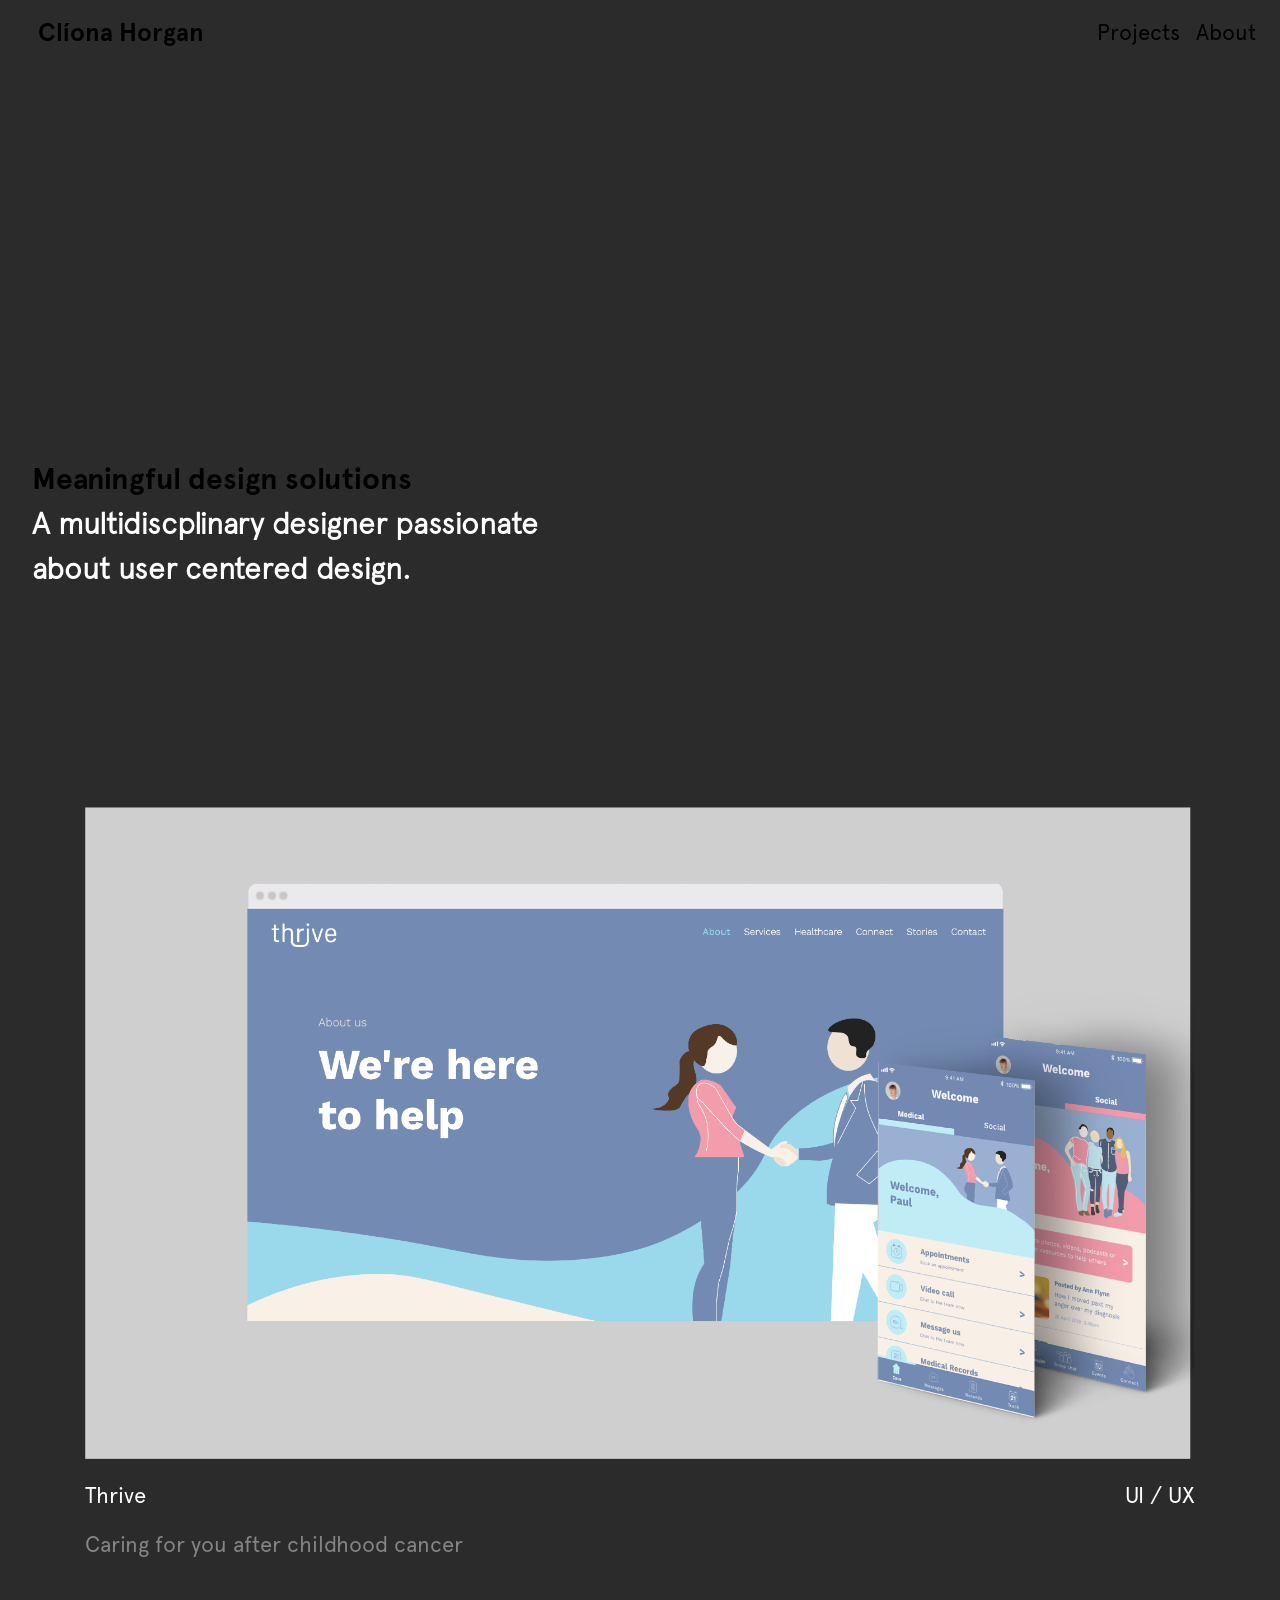
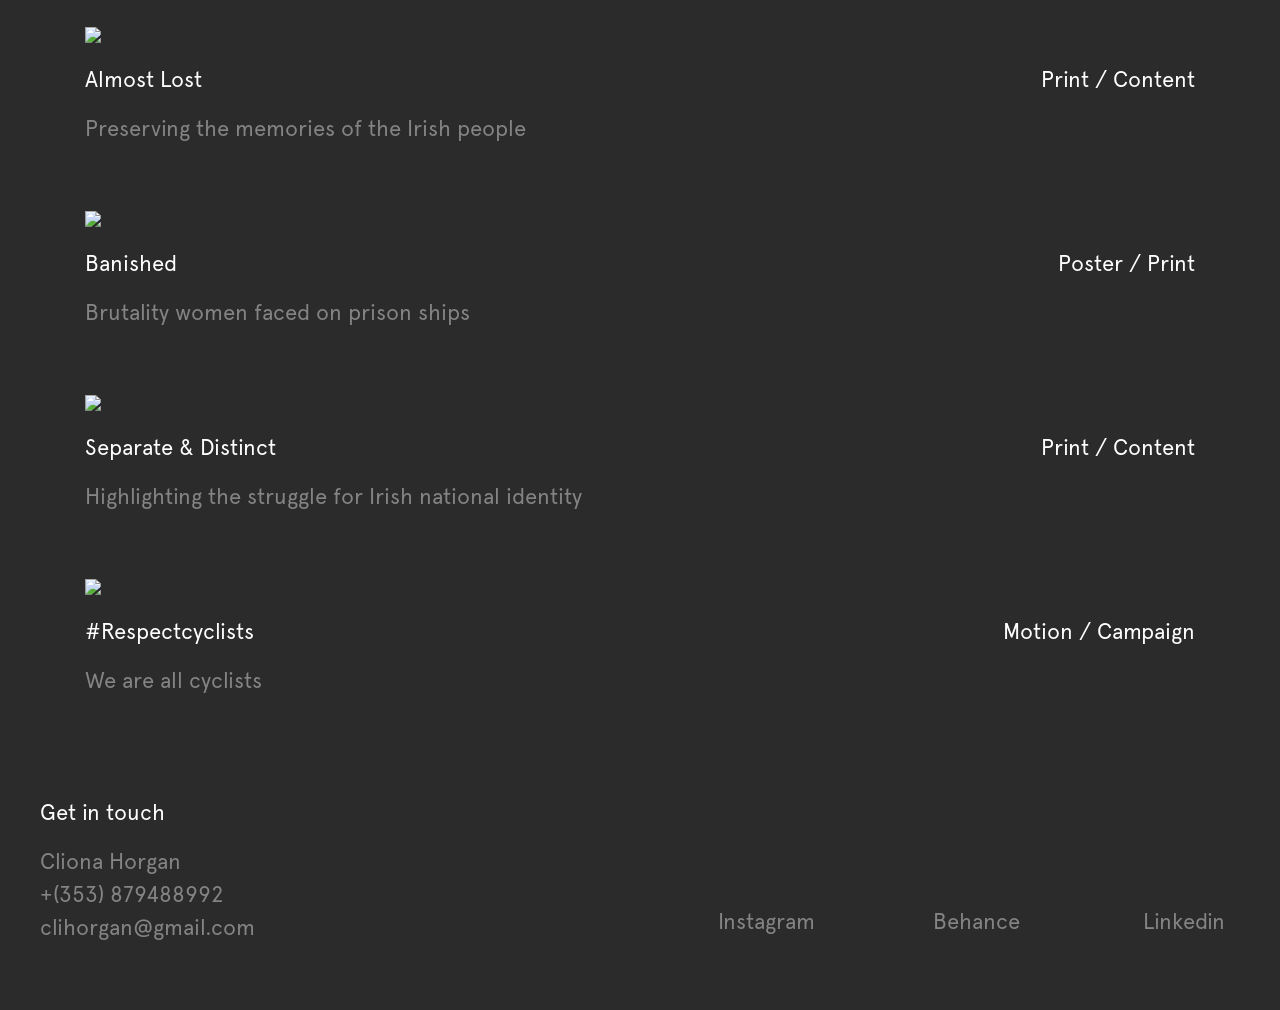
==== commit 7fdaf3c1: "nearly done" ====
--- a/index.html
+++ b/index.html
@@ -6,6 +6,7 @@
       <meta name="viewport" content="width=device-width, initial-scale=1">
       <!-- The above 3 meta tags *must* come first in the head; any other head content must come *after* these tags -->
       <title>Clíona Horgan</title>
+         <link rel="icon" type="image/ico" href="img/faviconcorrect_2-01.png" sizes="96x96">    
        
       <!-- Bootstrap -->
       <link href="css/bootstrap.css" rel="stylesheet">
@@ -35,7 +36,7 @@
              <ul class="navbar-nav ml-auto">
                 
                 <li class="nav-item">
-                    <a class="nav-link abc" href="index.html">Projects</a>
+                    <a class="nav-link abc" href="#projects">Projects</a>
         
                 </li>
         
@@ -53,66 +54,178 @@
        
 <!--       <div class="wrapper">-->
        <!--    video top-->
-       <div class="container-fluid">
-           
-           <div class="row hide">
-               
+       
+           
+          
+            <div class="desktop">
             <div id="video-carousel-example" class="carousel slide carousel-fade" data-ride="carousel">
 
   
-  <!--Slides-->
+<!--  Slides-->
             <div class="carousel-inner" role="listbox">
                 <div class="carousel-item active">
                         <video class="video-fluid embed-responsive-item" autoplay loop muted>
                     <source src="video/Comp%204_1.mp4" type="video/mp4" />
                         </video>
+                <div class="carousel-caption">
+                <p class="ontopvideo"><span class="black">Meaningful design solutions<br></span>
+                A multidiscplinary designer passionate<br> 
+                about user centered design.</p>
+            </div>      
+                    
+    </div>
+            
+          
+      
+      <div class="carousel-item">
+      <video class="video-fluid embed-responsive-item" autoplay loop muted>
+        <source src="video/david%20cycling.mp4" type="video/mp4" />
+      </video>
+          
+         <div class="carousel-caption">
+                <p class="ontopvideo"><span class="black">Meaningful design solutions<br></span>
+                A multidiscplinary designer passionate<br> 
+                about user centered design.</p>
+            </div>   
+          
+          
+    </div>
+      
+       <div class="carousel-item">
+      <video class="video-fluid embed-responsive-item" autoplay loop muted>
+        <source src="video/webscroll.mp4" type="video/mp4" />
+      </video>
+        <div class="carousel-caption">
+                <p class="ontopvideo"><span class="black">Meaningful design solutions<br></span>
+                A multidiscplinary designer passionate<br> 
+                about user centered design.</p>
+            </div>   
+        
+        
+    </div>
+      
+      <div class="carousel-item">
+      <video class="video-fluid embed-responsive-item" autoplay loop muted>
+        <source src="video/abstract.mp4" type="video/mp4" />
+      </video>
+          
+        <div class="carousel-caption">
+                <p class="ontopvideo"><span class="black">Meaningful design solutions<br></span>
+                A multidiscplinary designer passionate<br> 
+                about user centered design.</p>
+            </div>   
+    </div>
+      
+
+    </div>
+
+    </div>
+    </div>
+            
+            
+       
+            <div class="mobile">
+            <div id="video-carousel-example" class="carousel slide carousel-fade" data-ride="carousel">
+
+  
+<!--  Slides-->
+            <div class="carousel-inner" role="listbox">
+                <div class="carousel-item active">
+                        <video class="video-fluid embed-responsive-item" autoplay loop muted>
+                    <source src="video/Comp%205_1.mp4" type="video/mp4" />
+                        </video>
+                <div class="carousel-caption">
+                <p class="ontopvideo"><span class="black">Meaningful design solutions<br></span>
+                A multidiscplinary designer passionate
+                about user centered design.</p>
+            </div>      
+                    
+    </div>
+            
+          
+      
+      <div class="carousel-item">
+      <video class="video-fluid embed-responsive-item" autoplay loop muted>
+        <source src="video/Comp%207.mp4" type="video/mp4" />
+      </video>
+          
+          <div class="carousel-caption">
+                <p class="ontopvideo"><span class="black">Meaningful design solutions<br></span>
+                A multidiscplinary designer passionate
+                about user centered design.</p>
+            </div>   
+          
+          
     </div>
                 
-            <div class="carousel-caption">
-                <p class="ontopvideo"><span class="black">Meaningful design solutions<br></span>
+     <div class="carousel-item">
+      <video class="video-fluid embed-responsive-item" autoplay loop muted>
+        <source src="video/Comp%208_1.mp4" type="video/mp4" />
+      </video>
+          
+          <div class="carousel-caption">
+                <p class="ontopvideo"><span class="black">Meaningful design solutions<br></span>
+                A multidiscplinary designer passionate
+                about user centered design.</p>
+            </div>   
+          
+          
+    </div>
+      
+     
+
+    </div>
+
+    </div>
+    </div>
+    
+       
+       
+<!--
+       <div id="carouselExampleSlidesOnly" class="carousel slide" data-ride="carousel">
+           
+  <div class="carousel-inner">
+    <div class="carousel-item active">
+        
+      <video class="video-fluid embed-responsive-item" autoplay loop muted>
+        <source src="video/david%20cycling.mp4" type="video/mp4" />
+      </video>
+        <div class="carousel-caption d-none d-md-block">
+    
+    <p class="ontopvideo"><span class="black">Meaningful design solutions<br></span>
                 A multidiscplinary designer passionate<br> 
                 about user centered design.</p>
-            </div>
-      
-      <div class="carousel-item">
+  </div>
+        
+    </div>
+      
+    <div class="carousel-item">
       <video class="video-fluid embed-responsive-item" autoplay loop muted>
         <source src="video/david%20cycling.mp4" type="video/mp4" />
       </video>
-    </div>
-      
-       <div class="carousel-item">
-      <video class="video-fluid embed-responsive-item" autoplay loop muted>
-        <source src="video/webscroll.mp4" type="video/mp4" />
-      </video>
-    </div>
-      
-      <div class="carousel-item">
+        
+            
+        
+    </div>
+      
+    <div class="carousel-item">
       <video class="video-fluid embed-responsive-item" autoplay loop muted>
         <source src="video/abstract.mp4" type="video/mp4" />
       </video>
     </div>
-      
-
-    </div>
-
-    </div>
-            
-            
-    </div>
-
-       </div>
-       
-       
-        
-            
-       
-       
-           
-
-       
+  </div>
+</div>
+-->
+       
+        
+       
+       
+           
+
+       <a id="projects">
        <div class="container">
            
-           <div class="row space30">
+           <div data-aos="fade-up" class="row space30">
            <div class="col-12">
               <a href="thrive.html"><img width="100%" class="padding20"src="img/thrivetry.svg"></a> 
                
@@ -132,7 +245,7 @@
             <p class="col-12 bodycopy grey descrip">Caring for you after childhood cancer</p>
            </div>
            
-           <div class="row lost">
+           <div data-aos="fade-up" class="row lost">
             <div class="col-12">
             <a href="almostlost.html"><img width="100%"src="img/lost_correct-01.png" class="embed-responsive"></a>
             </div>
@@ -152,7 +265,7 @@
            
            
            
-            <div class="row lost">
+            <div data-aos="fade-up" class="row lost">
             <div class="col-12">
             <a href="banished.html"><img width="100%"src="img/banishedexportas_screen%20banished.png" class="embed-responsive"></a>
             </div>
@@ -171,7 +284,7 @@
            </div>
            
            
-             <div class="row lost">
+             <div data-aos="fade-up" class="row lost">
             <div class="col-12">
             <a href="separate_final.html"><img width="100%"src="img/separate&distinct-02.png" class="embed-responsive"></a>
             </div>
@@ -189,7 +302,7 @@
             <p class="col-12 bodycopy grey descrip"> Highlighting the struggle for Irish national identity</p>
            </div>
            
-               <div class="row lost">
+               <div data-aos="fade-up" class="row lost">
             <div class="col-12">
             <a href="cyclists.html"><img width="100%"src="img/cyclistsproject-01.png" class="embed-responsive"></a>
             </div>
@@ -208,9 +321,12 @@
            </div>
              
            </div>
-       
-       
-       <div class="container space80">
+       </a>
+       
+           <div class="container-fluid pushagain">
+           <div class="row col-12">
+               <hr>
+           </div>
             <div class="row padding40">
            
             <p class="col-6 bodycopy white ">Get in touch</p>
@@ -223,7 +339,8 @@
        
        
            <div class="row footer">
-           <p class="bodycopy col-sm-3 col-7  grey">
+               
+           <p class="bodycopy col-sm-3 col-8  grey">
                Cliona Horgan<br>
                +(353) 879488992<br>
                clihorgan@gmail.com</p>
@@ -247,7 +364,8 @@
             </p>
            
            </div>
-           </div>
+                
+             </div>  
 <!--
               <div class="row padding10">
            <p class="bodycopy col-sm-4 offset-sm-5 col-4 grey">
--- a/css/custom-example.css
+++ b/css/custom-example.css
@@ -35,6 +35,10 @@
     font-family: 'Apercu_Regular.otf';
     font-size: 22px;
     color: white;
+}
+
+html {
+  scroll-behavior: smooth;
 }
 
 /*
@@ -155,7 +159,7 @@
 /*    position: absolute;*/
     font-size: 30px;
     font-family: 'Apercu Light.otf';
-    margin-left: -110px;
+    margin-left: -160px;
     
     color: white;
     text-align: left
@@ -219,9 +223,44 @@
     text-decoration: none;
 }
 
+.pushin{
+    margin-top: 50px;
+    padding-left: 40px;
+    padding-right: 40px;
+    padding-bottom: 60px;
+    
+}
+
+.pushagain{
+     padding-left: 40px;
+    padding-right: 40px;
+    padding-top: 50px;
+}
 
 
 @media only screen and (max-width:576px){
+    
+    .ontopvideo{
+        margin-left: 0px;
+        font-size: 17px;
+        margin-bottom: -15px;
+    }
+    
+    .pushagain{
+        padding-left: 15px;
+    }
+    
+    .carousel-caption{
+        margin-left: -30px;
+    }
+    .desktop{
+        display: none;
+    }
+    
+    .mobile{
+        display: block;
+    }
+    
     .space30{
         padding-top: 8px;
     }
@@ -258,9 +297,7 @@
     .navbar-nav .nav-link{
     margin-top: -10px;
     }
-    .carousel-caption{
-        display: none;
-    }
+   
     
     .align{
 /*
@@ -321,4 +358,35 @@
     }
    
     
+}
+
+
+
+
+
+
+@media (min-width: 768px) {
+
+ .desktop{
+        display: none;
+    }
+    
+    .mobile{
+        display: block;
+    }
+
+}
+
+
+@media (min-width: 992px) {
+
+     .desktop{
+        display: block;
+    }
+    
+    .mobile{
+        display: none;
+    }
+
+
 }
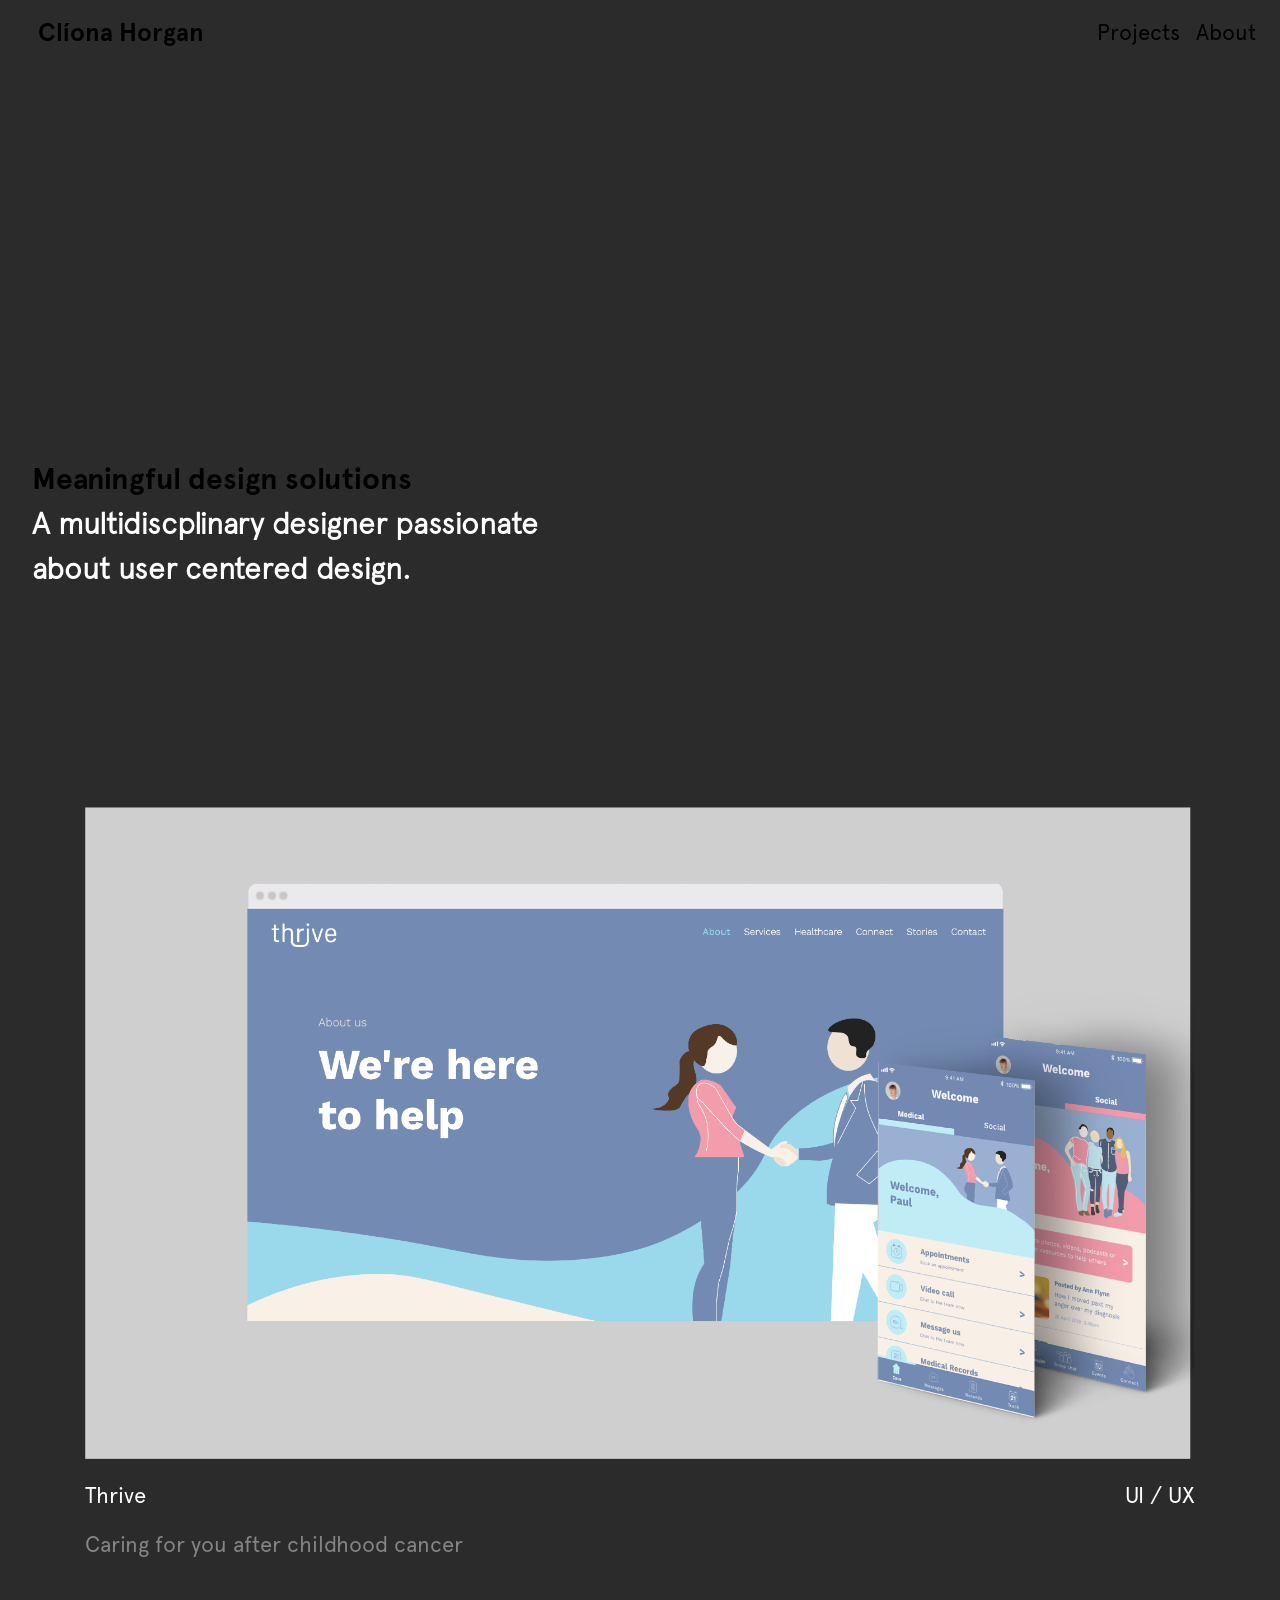
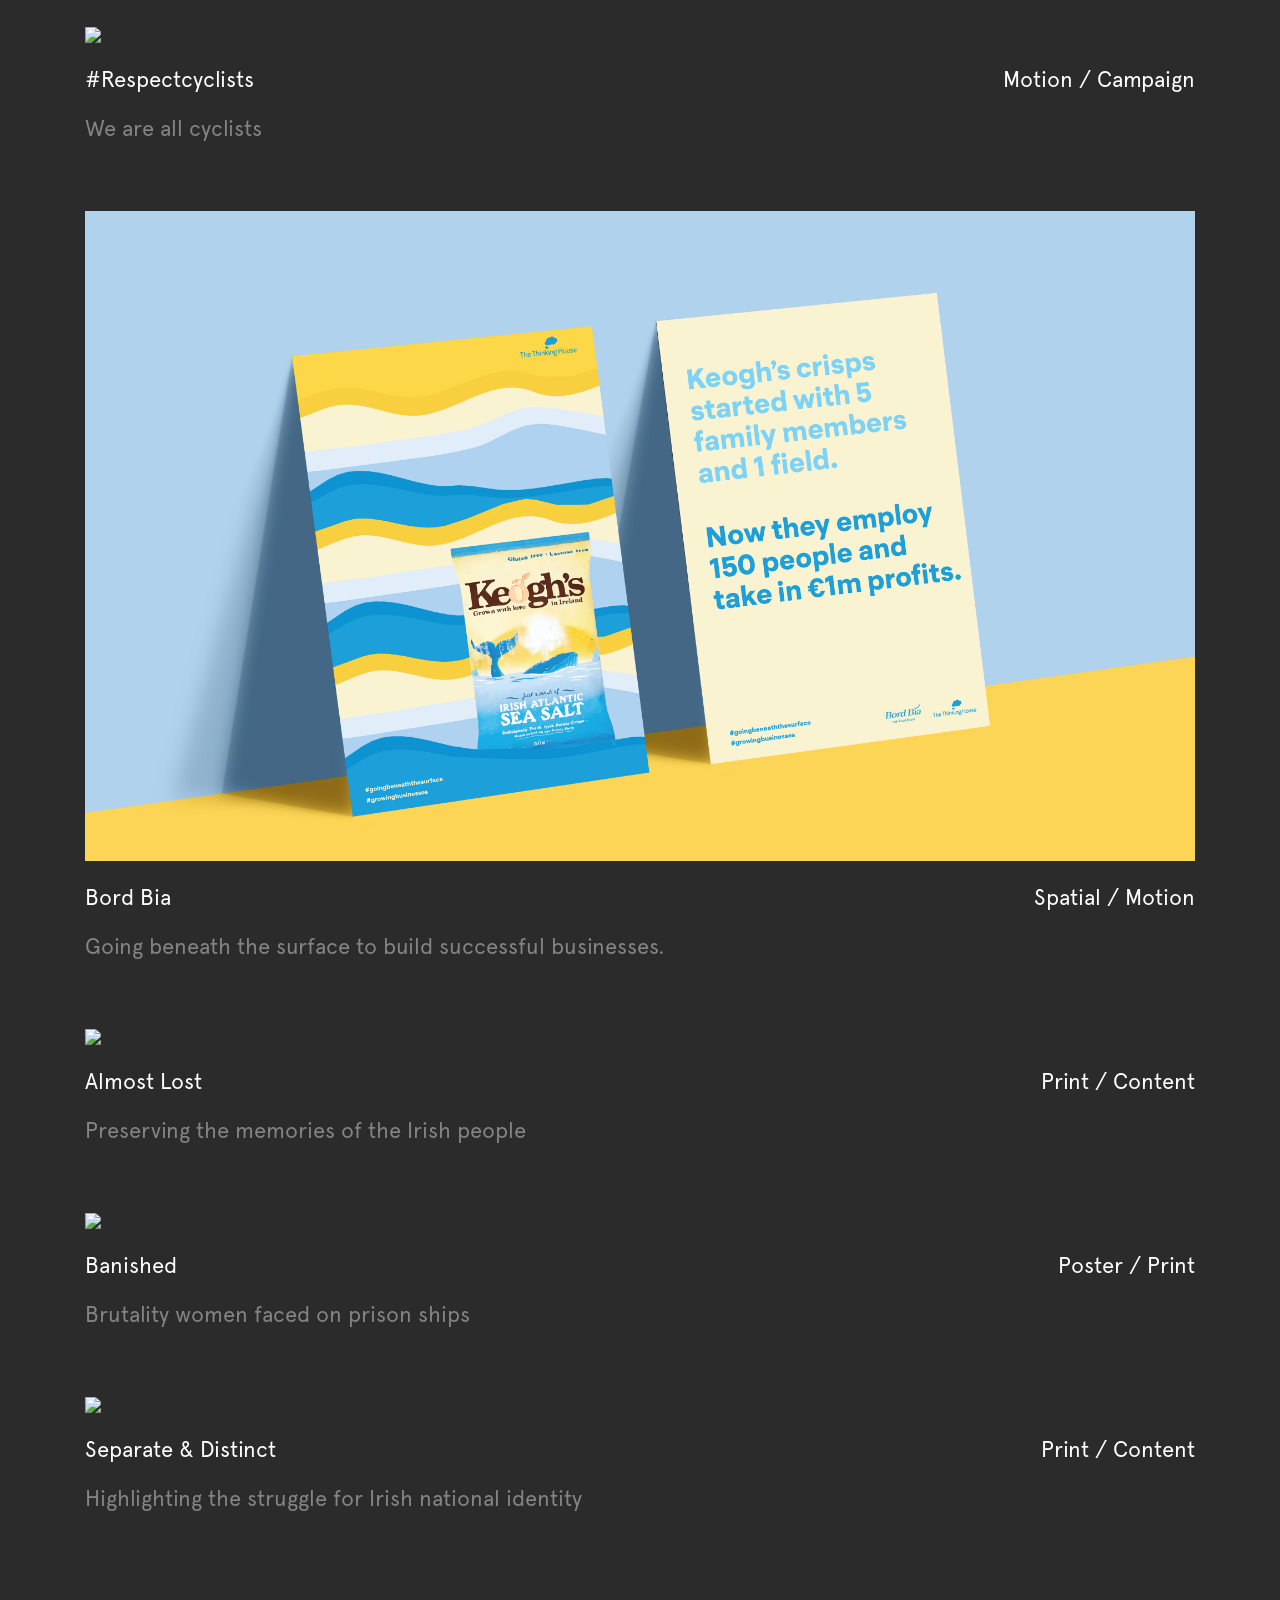
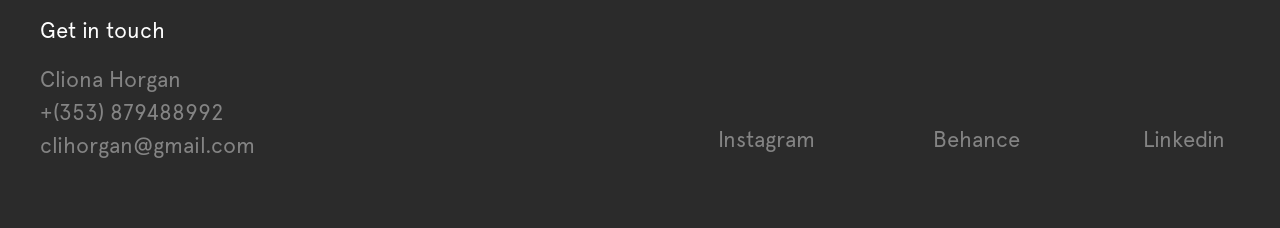
==== commit 5223c800: "bord bia" ====
--- a/index.html
+++ b/index.html
@@ -65,7 +65,7 @@
             <div class="carousel-inner" role="listbox">
                 <div class="carousel-item active">
                         <video class="video-fluid embed-responsive-item" autoplay loop muted>
-                    <source src="video/Comp%204_1.mp4" type="video/mp4" />
+                    <source src="video/david%20cycling_1.mp4" type="video/mp4" />
                         </video>
                 <div class="carousel-caption">
                 <p class="ontopvideo"><span class="black">Meaningful design solutions<br></span>
@@ -75,11 +75,13 @@
                     
     </div>
             
-          
+  
+                
+        
       
       <div class="carousel-item">
       <video class="video-fluid embed-responsive-item" autoplay loop muted>
-        <source src="video/david%20cycling.mp4" type="video/mp4" />
+        <source src="video/compressed%20phone.mp4" type="video/mp4" />
       </video>
           
          <div class="carousel-caption">
@@ -90,32 +92,98 @@
           
           
     </div>
-      
-       <div class="carousel-item">
-      <video class="video-fluid embed-responsive-item" autoplay loop muted>
-        <source src="video/webscroll.mp4" type="video/mp4" />
-      </video>
+                
+                    <div class="carousel-item">
+      <video class="video-fluid embed-responsive-item" autoplay loop muted>
+        <source src="video/abstractcompressed.mp4" type="video/mp4" />
+      </video>
+          
         <div class="carousel-caption">
                 <p class="ontopvideo"><span class="black">Meaningful design solutions<br></span>
                 A multidiscplinary designer passionate<br> 
                 about user centered design.</p>
             </div>   
-        
-        
-    </div>
-      
-      <div class="carousel-item">
-      <video class="video-fluid embed-responsive-item" autoplay loop muted>
-        <source src="video/abstract.mp4" type="video/mp4" />
-      </video>
-          
+    </div>
+                
+                    <div class="carousel-item">
+      <video class="video-fluid embed-responsive-item" autoplay loop muted>
+        <source src="video/qualityfullscroll.mp4" type="video/mp4" />
+      </video>
         <div class="carousel-caption">
                 <p class="ontopvideo"><span class="black">Meaningful design solutions<br></span>
                 A multidiscplinary designer passionate<br> 
                 about user centered design.</p>
             </div>   
-    </div>
-      
+        
+        
+    </div>
+               
+                     <div class="carousel-item">
+      <video class="video-fluid embed-responsive-item" autoplay loop muted>
+        <source src="video/posters%20reel.mp4" type="video/mp4" />
+      </video>
+          
+         <div class="carousel-caption">
+                <p class="ontopvideo"><span class="black">Meaningful design solutions<br></span>
+                A multidiscplinary designer passionate<br> 
+                about user centered design.</p>
+            </div>   
+          
+          
+    </div>
+                
+               <div class="carousel-item">
+      <video class="video-fluid embed-responsive-item" autoplay loop muted>
+        <source src="video/david%20cycling%202.mp4" type="video/mp4" />
+      </video>
+          
+        <div class="carousel-caption">
+                <p class="ontopvideo"><span class="black">Meaningful design solutions<br></span>
+                A multidiscplinary designer passionate<br> 
+                about user centered design.</p>
+            </div>   
+    </div>
+      
+                
+                 <div class="carousel-item">
+      <video class="video-fluid embed-responsive-item" autoplay loop muted>
+        <source src="video/tulsa.mp4" type="video/mp4" />
+      </video>
+        <div class="carousel-caption">
+                <p class="ontopvideo"><span class="black">Meaningful design solutions<br></span>
+                A multidiscplinary designer passionate<br> 
+                about user centered design.</p>
+            </div>   
+        
+        
+    </div>   
+                                <div class="carousel-item">
+      <video class="video-fluid embed-responsive-item" autoplay loop muted>
+        <source src="video/filmtitles%20reel.mp4" type="video/mp4" />
+      </video>
+        <div class="carousel-caption">
+                <p class="ontopvideo"><span class="black">Meaningful design solutions<br></span>
+                A multidiscplinary designer passionate<br> 
+                about user centered design.</p>
+            </div>   
+        
+        
+    </div>  
+                
+     
+                
+   
+          
+                              
+  
+                
+    
+    
+        
+      
+  
+                
+   
 
     </div>
 
@@ -245,6 +313,43 @@
             <p class="col-12 bodycopy grey descrip">Caring for you after childhood cancer</p>
            </div>
            
+                 <div data-aos="fade-up" class="row lost">
+            <div class="col-12">
+            <a href="cyclists.html"><img width="100%"src="img/cyclistsproject-01.png" class="embed-responsive"></a>
+            </div>
+           </div>
+           
+            <div class="row text">
+           <p class="col-sm-1 col-7 bodycopy">
+               #Respectcyclists 
+            </p>
+               
+            <p class="col-sm-3 offset-sm-8 col-5 offset-1 bodycopy align">
+                Motion / Campaign   
+            </p>
+               
+            <p class="col-12 bodycopy grey descrip"> We are all cyclists</p>
+           </div>
+           
+           
+             <div data-aos="fade-up" class="row lost">
+            <div class="col-12">
+            <a href="bordbia.html"><img width="100%"src="img/cropped.png" class="embed-responsive"></a>
+            </div>
+           </div>
+           
+            <div class="row text">
+           <p class="col-sm-3 col-7 bodycopy">
+               Bord Bia
+            </p>
+               
+            <p class="col-sm-3 offset-sm-6 col-5 offset-1 bodycopy align">
+                Spatial / Motion   
+            </p>
+               
+            <p class="col-12 bodycopy grey descrip"> Going beneath the surface to build successful businesses.</p>
+           </div>
+           
            <div data-aos="fade-up" class="row lost">
             <div class="col-12">
             <a href="almostlost.html"><img width="100%"src="img/lost_correct-01.png" class="embed-responsive"></a>
@@ -302,23 +407,10 @@
             <p class="col-12 bodycopy grey descrip"> Highlighting the struggle for Irish national identity</p>
            </div>
            
-               <div data-aos="fade-up" class="row lost">
-            <div class="col-12">
-            <a href="cyclists.html"><img width="100%"src="img/cyclistsproject-01.png" class="embed-responsive"></a>
-            </div>
-           </div>
-           
-            <div class="row text">
-           <p class="col-sm-1 col-7 bodycopy">
-               #Respectcyclists 
-            </p>
-               
-            <p class="col-sm-3 offset-sm-8 col-5 offset-1 bodycopy align">
-                Motion / Campaign   
-            </p>
-               
-            <p class="col-12 bodycopy grey descrip"> We are all cyclists</p>
-           </div>
+            
+           
+           
+         
              
            </div>
        </a>
@@ -347,19 +439,19 @@
                
             <p class="col-sm-2 offset-sm-3 col-7 bodycopy grey links space40">
                
-                <a class="col-7"href="#">Instagram</a>
+                <a class="col-7"href="https://www.instagram.com/clionahorgan.design/">Instagram</a>
                
             </p>
                
             <p class="col-sm-2 col-7 bodycopy grey links space40">
                
-                <a class="col-7 bottom10" href="#">Behance</a>
+                <a class="col-7 bottom10" href="https://www.behance.net/clionahorgan/">Behance</a>
                
             </p>
                
               <p class="col-sm-2 col-7 bodycopy grey links space40">
                
-               <a class="col-7"href="#">Linkedin</a>
+               <a class="col-7"href="https://www.linkedin.com/in/clionahorgan/">Linkedin</a>
                
             </p>
            
